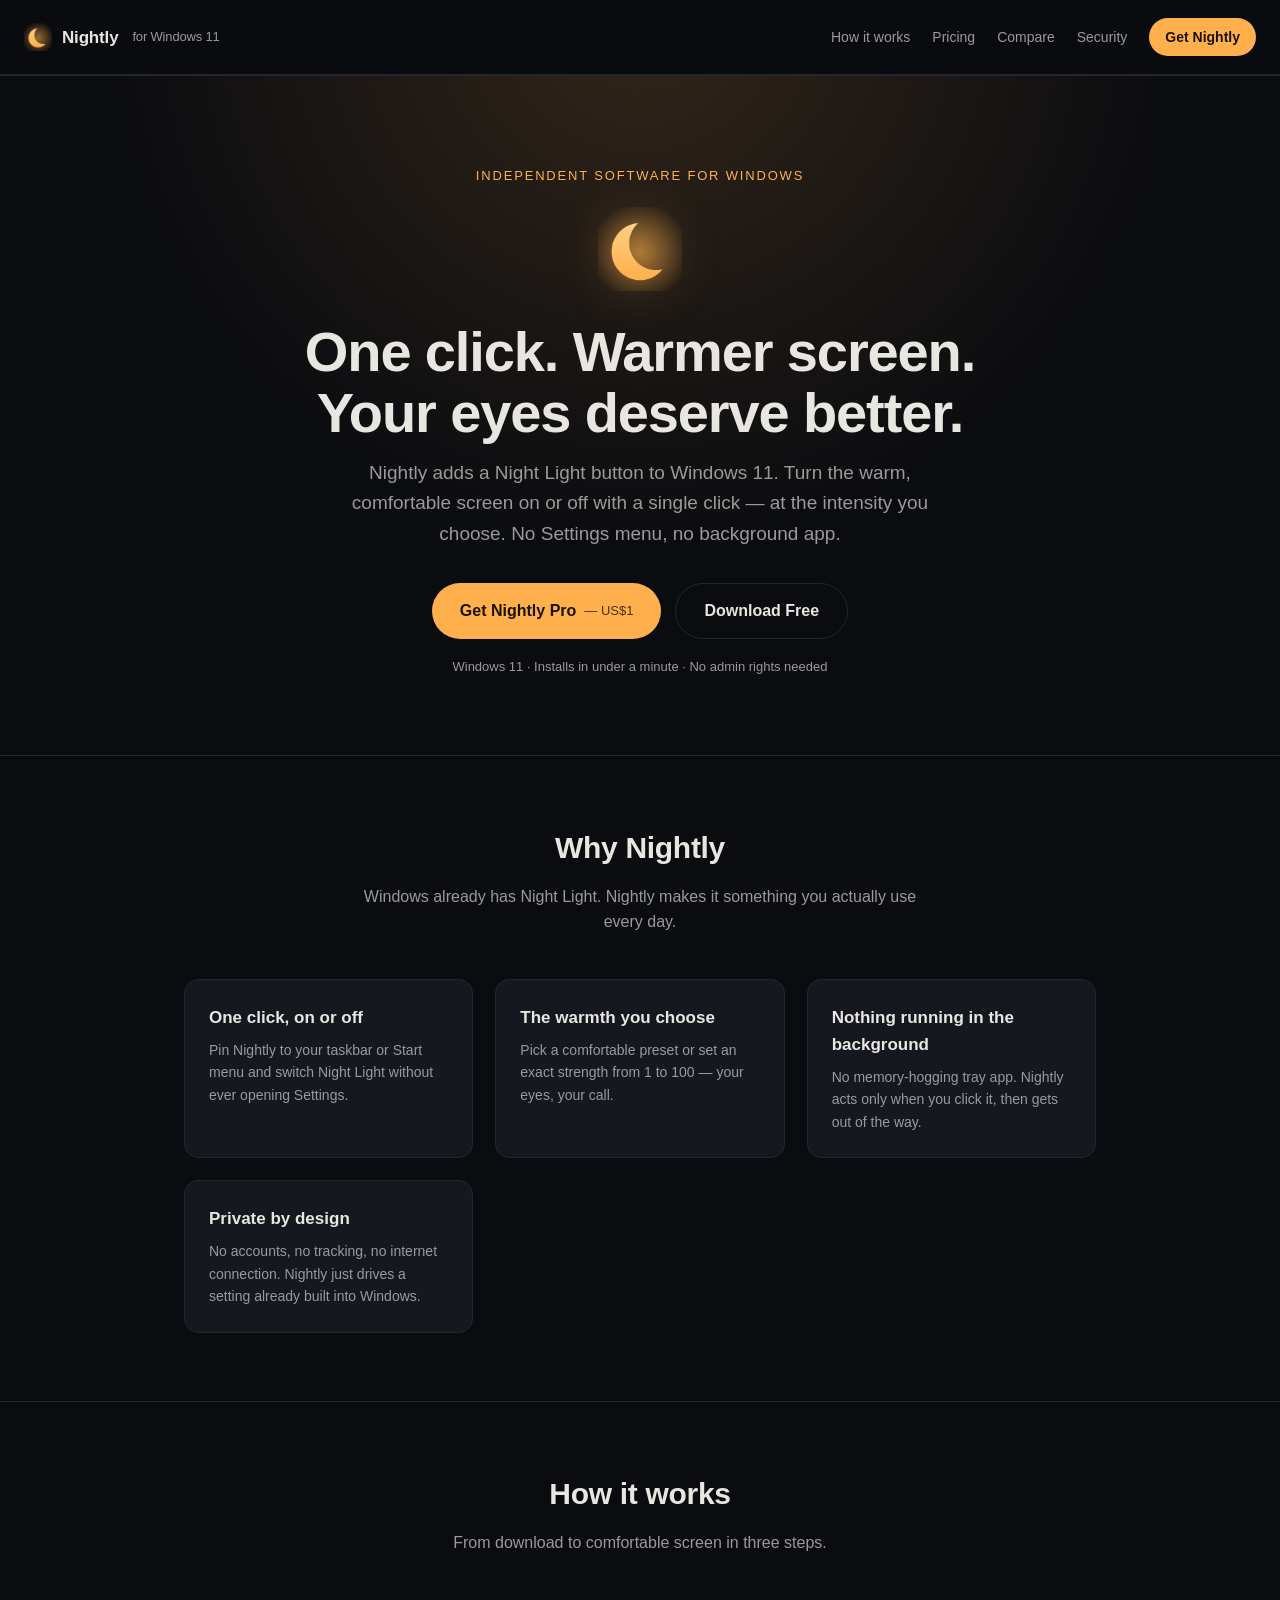
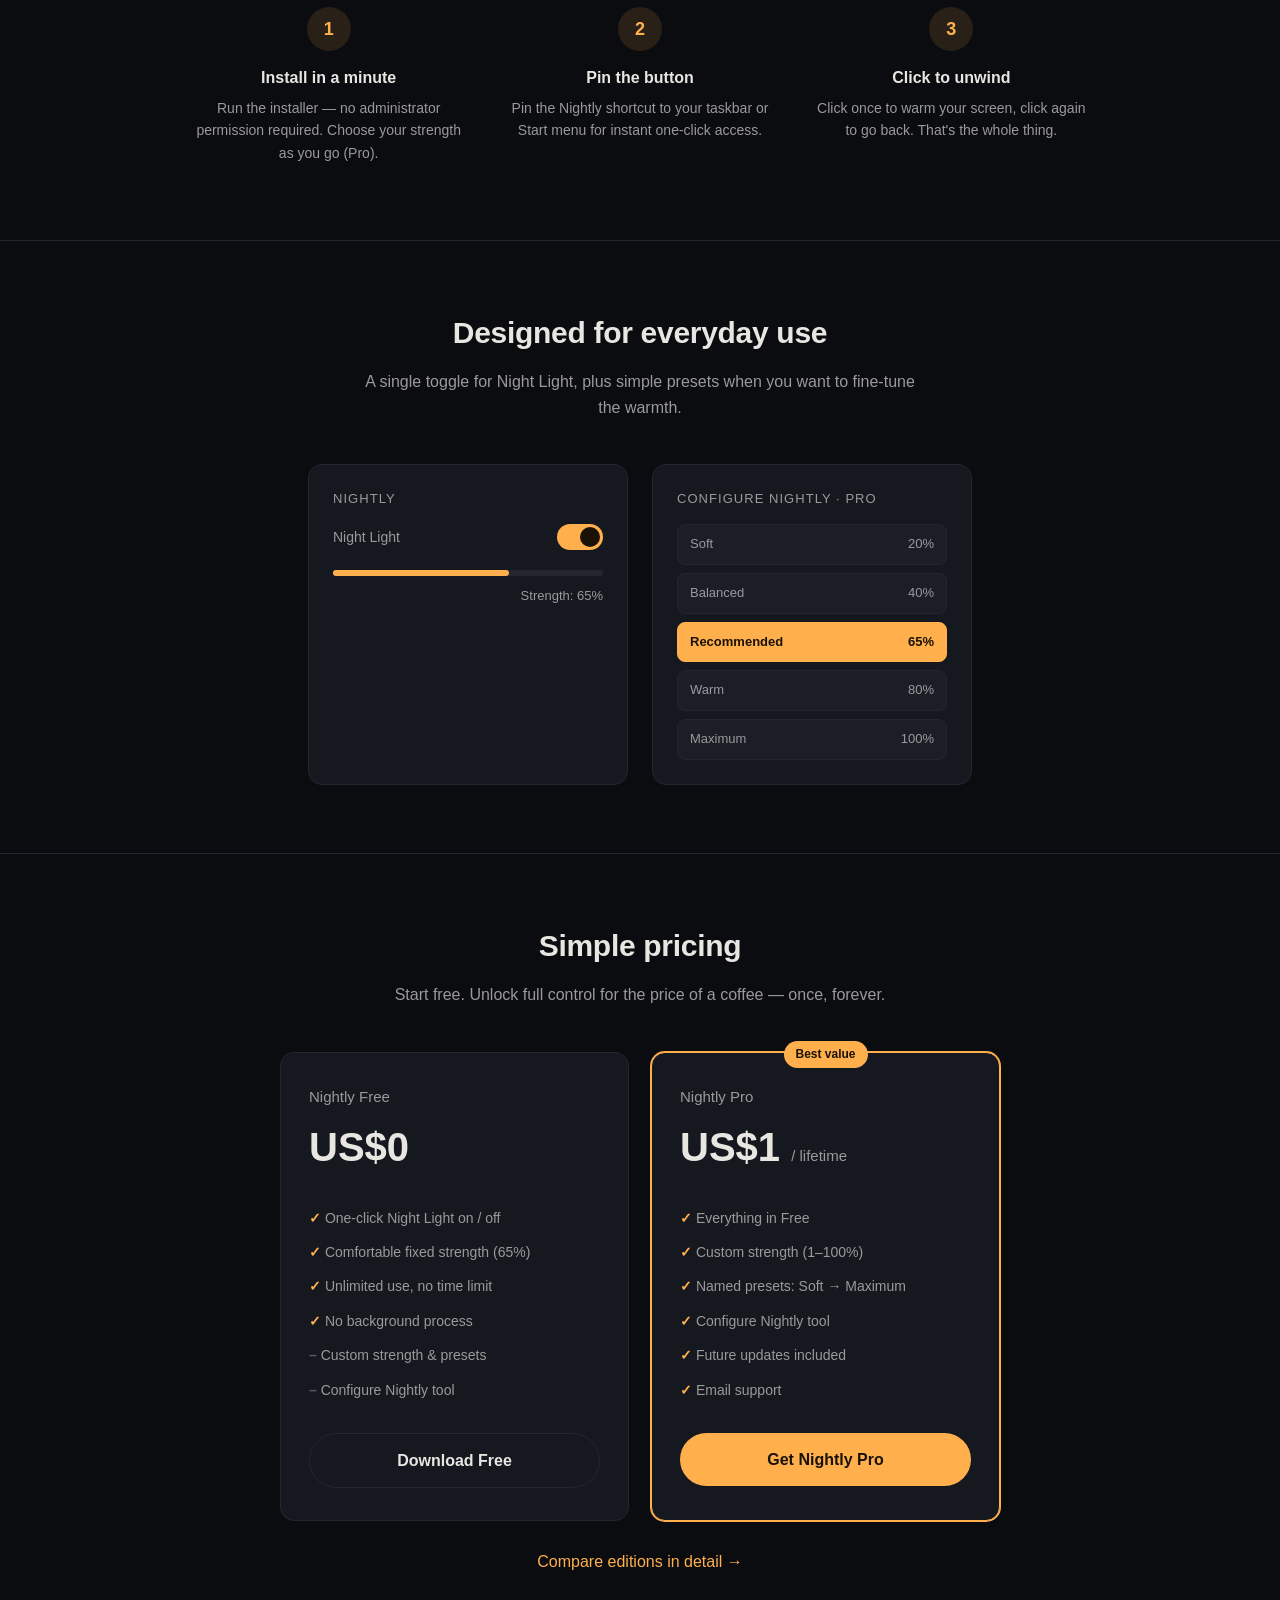
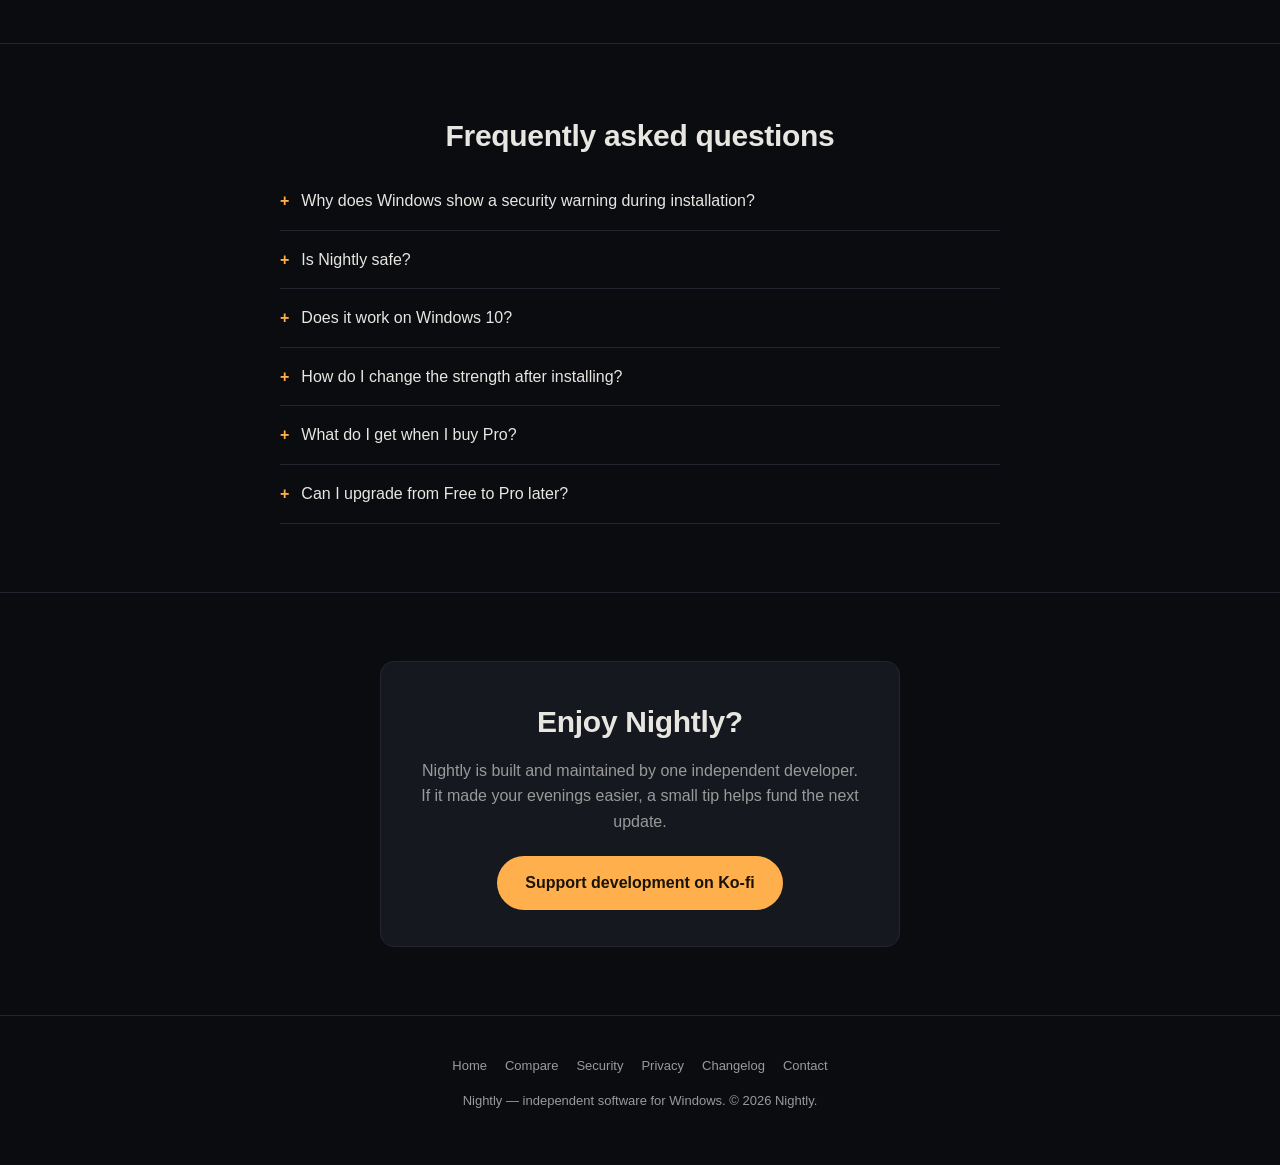
==== index.html @ 15159756 "Wire Free download button to GitHub Release URL" ====
<!DOCTYPE html>
<html lang="en">
<head>
<meta charset="UTF-8">
<meta name="viewport" content="width=device-width, initial-scale=1.0">
<title>Nightly — One Click Night Light for Windows 11</title>
<meta name="description" content="Nightly is independent software that adds a one-click Night Light button to Windows 11. Turn Night Light on and off at the warmth you choose — no Settings menu, no background app.">
<link rel="icon" href="icon.png">
<link rel="stylesheet" href="style.css">
<!-- Cloudflare Web Analytics (cookieless) -->
<script defer src="https://static.cloudflareinsights.com/beacon.min.js" data-cf-beacon='{"token": "REPLACE_WITH_CLOUDFLARE_TOKEN"}'></script>
<!-- End Cloudflare Web Analytics -->
</head>
<body>

<header class="site">
  <div class="brand">
    <img src="icon.png" alt="">
    Nightly <span class="tag">for Windows 11</span>
  </div>
  <nav class="site">
    <a href="#how">How it works</a>
    <a href="#pricing">Pricing</a>
    <a href="compare.html">Compare</a>
    <a href="security.html">Security</a>
    <a href="#pricing" class="cta">Get Nightly</a>
  </nav>
</header>

<section class="hero">
  <div class="wrap">
    <div class="eyebrow">Independent software for Windows</div>
    <img class="icon" src="icon.png" alt="Nightly icon">
    <h1>One click. Warmer screen.<br>Your eyes deserve better.</h1>
    <p class="lead">Nightly adds a Night Light button to Windows 11. Turn the warm, comfortable screen on or off with a single click — at the intensity you choose. No Settings menu, no background app.</p>
    <div class="cta-row">
      <a class="btn" href="PAYHIP_URL_REPLACE">Get Nightly Pro <span class="price-tag">— US$1</span></a>
      <a class="btn secondary" href="https://github.com/fernandomatttar/nightly/releases/latest/download/Nightly-Free-Setup.exe">Download Free</a>
    </div>
    <p class="under">Windows 11 · Installs in under a minute · No admin rights needed</p>
  </div>
</section>

<section id="why">
  <div class="wrap">
    <h2>Why Nightly</h2>
    <p class="section-sub">Windows already has Night Light. Nightly makes it something you actually use every day.</p>
    <div class="features">
      <div class="feature">
        <h3>One click, on or off</h3>
        <p>Pin Nightly to your taskbar or Start menu and switch Night Light without ever opening Settings.</p>
      </div>
      <div class="feature">
        <h3>The warmth you choose</h3>
        <p>Pick a comfortable preset or set an exact strength from 1 to 100 — your eyes, your call.</p>
      </div>
      <div class="feature">
        <h3>Nothing running in the background</h3>
        <p>No memory-hogging tray app. Nightly acts only when you click it, then gets out of the way.</p>
      </div>
      <div class="feature">
        <h3>Private by design</h3>
        <p>No accounts, no tracking, no internet connection. Nightly just drives a setting already built into Windows.</p>
      </div>
    </div>
  </div>
</section>

<section id="how">
  <div class="wrap">
    <h2>How it works</h2>
    <p class="section-sub">From download to comfortable screen in three steps.</p>
    <div class="steps">
      <div class="step">
        <div class="num">1</div>
        <h3>Install in a minute</h3>
        <p>Run the installer — no administrator permission required. Choose your strength as you go (Pro).</p>
      </div>
      <div class="step">
        <div class="num">2</div>
        <h3>Pin the button</h3>
        <p>Pin the Nightly shortcut to your taskbar or Start menu for instant one-click access.</p>
      </div>
      <div class="step">
        <div class="num">3</div>
        <h3>Click to unwind</h3>
        <p>Click once to warm your screen, click again to go back. That's the whole thing.</p>
      </div>
    </div>
  </div>
</section>

<section id="demo">
  <div class="wrap">
    <h2>Designed for everyday use</h2>
    <p class="section-sub">A single toggle for Night Light, plus simple presets when you want to fine-tune the warmth.</p>
    <div class="demo">
      <div class="mock">
        <div class="mtitle">Nightly</div>
        <div class="row">
          <span class="label">Night Light</span>
          <span class="switch"></span>
        </div>
        <div class="bar-track"><div class="bar-fill" style="width:65%"></div></div>
        <div class="pct">Strength: 65%</div>
      </div>
      <div class="mock">
        <div class="mtitle">Configure Nightly · Pro</div>
        <div class="presets">
          <div class="preset"><span>Soft</span><span>20%</span></div>
          <div class="preset"><span>Balanced</span><span>40%</span></div>
          <div class="preset active"><span>Recommended</span><span>65%</span></div>
          <div class="preset"><span>Warm</span><span>80%</span></div>
          <div class="preset"><span>Maximum</span><span>100%</span></div>
        </div>
      </div>
    </div>
  </div>
</section>

<section id="pricing">
  <div class="wrap">
    <h2>Simple pricing</h2>
    <p class="section-sub">Start free. Unlock full control for the price of a coffee — once, forever.</p>
    <div class="pricing">
      <div class="plan">
        <div class="name">Nightly Free</div>
        <div class="price">US$0</div>
        <ul>
          <li>One-click Night Light on / off</li>
          <li>Comfortable fixed strength (65%)</li>
          <li>Unlimited use, no time limit</li>
          <li>No background process</li>
          <li class="muted">Custom strength &amp; presets</li>
          <li class="muted">Configure Nightly tool</li>
        </ul>
        <a class="btn secondary" href="https://github.com/fernandomatttar/nightly/releases/latest/download/Nightly-Free-Setup.exe">Download Free</a>
      </div>
      <div class="plan featured">
        <div class="badge">Best value</div>
        <div class="name">Nightly Pro</div>
        <div class="price">US$1 <small>/ lifetime</small></div>
        <ul>
          <li>Everything in Free</li>
          <li>Custom strength (1–100%)</li>
          <li>Named presets: Soft → Maximum</li>
          <li>Configure Nightly tool</li>
          <li>Future updates included</li>
          <li>Email support</li>
        </ul>
        <a class="btn" href="PAYHIP_URL_REPLACE">Get Nightly Pro</a>
      </div>
    </div>
    <div class="compare-link"><a href="compare.html">Compare editions in detail →</a></div>
  </div>
</section>

<section id="faq">
  <div class="wrap">
    <h2>Frequently asked questions</h2>
    <div class="faq">
      <details>
        <summary>Why does Windows show a security warning during installation?</summary>
        <p>That blue "Windows protected your PC" screen is Windows SmartScreen. It appears for new independent software that hasn't built up a download reputation yet — it is not a virus warning. Click "More info", then "Run anyway" to continue. See our <a href="security.html">Security page</a> for the full explanation.</p>
      </details>
      <details>
        <summary>Is Nightly safe?</summary>
        <p>Yes. Nightly only automates the Night Light control already built into Windows. It collects no data, connects to no servers, and runs no background process.</p>
      </details>
      <details>
        <summary>Does it work on Windows 10?</summary>
        <p>No. Nightly relies on the Windows 11 Night Light interface (build 25H2 / 26200 or newer).</p>
      </details>
      <details>
        <summary>How do I change the strength after installing?</summary>
        <p>With Nightly Pro, open "Configure Nightly" from the Start menu, pick a preset or enter a custom value, and save. No reinstall needed. Nightly Free uses a fixed 65%.</p>
      </details>
      <details>
        <summary>What do I get when I buy Pro?</summary>
        <p>A download of <strong>Nightly-Pro-v1.0.0.zip</strong> containing the Pro installer plus the Installation Guide, Security Guide, License, and Changelog — delivered right after checkout.</p>
      </details>
      <details>
        <summary>Can I upgrade from Free to Pro later?</summary>
        <p>Absolutely. Install Pro over your Free copy any time — your existing settings are kept.</p>
      </details>
    </div>
  </div>
</section>

<section id="donate" class="donate">
  <div class="wrap">
    <div class="card">
      <h2>Enjoy Nightly?</h2>
      <p>Nightly is built and maintained by one independent developer. If it made your evenings easier, a small tip helps fund the next update.</p>
      <a class="btn" href="KOFI_URL_REPLACE">Support development on Ko-fi</a>
    </div>
  </div>
</section>

<footer class="site">
  <div class="wrap">
    <div class="links">
      <a href="index.html">Home</a>
      <a href="compare.html">Compare</a>
      <a href="security.html">Security</a>
      <a href="privacy.html">Privacy</a>
      <a href="changelog.html">Changelog</a>
      <a href="mailto:CONTACT_EMAIL_REPLACE">Contact</a>
    </div>
    <p>Nightly — independent software for Windows. &copy; 2026 Nightly.</p>
  </div>
</footer>

</body>
</html>
---- style.css ----
:root {
  --bg: #0b0c10;
  --bg-alt: #0e1016;
  --card: #16181f;
  --card-2: #1b1e27;
  --border: #23262f;
  --text: #e8e6e1;
  --text-dim: #9a9a9a;
  --accent: #ffb04d;
  --accent-2: #ffd082;
  --accent-ink: #1a1206;
  --good: #6bd08a;
  --radius: 14px;
  --max: 960px;
}

* { box-sizing: border-box; }
html { scroll-behavior: smooth; }

body {
  margin: 0;
  background: var(--bg);
  color: var(--text);
  font-family: -apple-system, "Segoe UI", Inter, Roboto, sans-serif;
  line-height: 1.6;
}

a { color: var(--accent); text-decoration: none; }
a:hover { text-decoration: underline; }

.wrap { max-width: var(--max); margin: 0 auto; padding: 0 24px; }

/* Header */
header.site {
  display: flex; align-items: center; justify-content: space-between;
  padding: 18px 24px; border-bottom: 1px solid var(--border);
  position: sticky; top: 0; background: rgba(11,12,16,0.85);
  backdrop-filter: blur(8px); z-index: 10;
}
.brand { display: flex; align-items: center; gap: 10px; font-weight: 700; font-size: 17px; letter-spacing: -0.01em; }
.brand img { width: 28px; height: 28px; }
.brand .tag { color: var(--text-dim); font-weight: 400; font-size: 13px; margin-left: 4px; }
nav.site { display: flex; align-items: center; gap: 22px; }
nav.site a { color: var(--text-dim); font-size: 14px; }
nav.site a:hover { color: var(--text); text-decoration: none; }
nav.site a.cta { color: var(--accent-ink); background: var(--accent); padding: 8px 16px; border-radius: 999px; font-weight: 600; }
nav.site a.cta:hover { background: var(--accent-2); }

/* Hero */
.hero {
  padding: 90px 24px 64px; text-align: center;
  background: radial-gradient(circle at 50% -10%, rgba(255,176,77,0.16), transparent 55%);
}
.hero .eyebrow { color: var(--accent); font-size: 13px; letter-spacing: 0.14em; text-transform: uppercase; margin-bottom: 20px; }
.hero img.icon { width: 84px; height: 84px; margin-bottom: 22px; filter: drop-shadow(0 0 24px rgba(255,176,77,0.35)); }
.hero h1 { font-size: clamp(34px, 5.2vw, 56px); margin: 0 0 14px; letter-spacing: -0.02em; line-height: 1.1; }
.hero .lead { color: var(--text-dim); font-size: 19px; max-width: 600px; margin: 0 auto 34px; }
.hero .cta-row { display: flex; gap: 14px; justify-content: center; flex-wrap: wrap; }
.hero .under { margin-top: 18px; color: var(--text-dim); font-size: 13px; }

/* Buttons */
.btn {
  display: inline-flex; align-items: center; gap: 8px;
  background: var(--accent); color: var(--accent-ink); font-weight: 600;
  padding: 14px 28px; border-radius: 999px; font-size: 16px; border: none; cursor: pointer;
}
.btn:hover { background: var(--accent-2); text-decoration: none; }
.btn.secondary { background: transparent; color: var(--text); border: 1px solid var(--border); }
.btn.secondary:hover { border-color: var(--accent); background: transparent; }
.btn.small { padding: 10px 20px; font-size: 14px; }
.price-tag { font-size: 13px; opacity: 0.8; font-weight: 500; }

/* Sections */
section { padding: 68px 24px; border-top: 1px solid var(--border); }
section h2 { font-size: 30px; margin: 0 0 12px; text-align: center; letter-spacing: -0.01em; }
section .section-sub { text-align: center; color: var(--text-dim); max-width: 560px; margin: 0 auto 44px; }

/* Feature grid */
.features { display: grid; grid-template-columns: repeat(auto-fit, minmax(230px, 1fr)); gap: 22px; }
.feature { background: var(--card); border: 1px solid var(--border); border-radius: var(--radius); padding: 24px; }
.feature h3 { margin: 0 0 8px; font-size: 17px; }
.feature p { margin: 0; color: var(--text-dim); font-size: 14px; }

/* Steps */
.steps { display: grid; grid-template-columns: repeat(auto-fit, minmax(220px, 1fr)); gap: 22px; }
.step { text-align: center; padding: 8px; }
.step .num { width: 44px; height: 44px; border-radius: 50%; background: rgba(255,176,77,0.12); color: var(--accent); font-weight: 700; display: flex; align-items: center; justify-content: center; margin: 0 auto 14px; font-size: 18px; }
.step h3 { margin: 0 0 6px; font-size: 16px; }
.step p { margin: 0; color: var(--text-dim); font-size: 14px; }

/* Mockups (CSS/SVG demo) */
.demo { display: flex; gap: 24px; justify-content: center; flex-wrap: wrap; margin-top: 8px; }
.mock { width: 320px; background: var(--card); border: 1px solid var(--border); border-radius: var(--radius); padding: 24px; text-align: left; }
.mock .row { display: flex; align-items: center; justify-content: space-between; }
.mock .label { font-size: 14px; color: var(--text-dim); }
.mock .switch { width: 46px; height: 26px; border-radius: 999px; background: var(--accent); position: relative; flex-shrink: 0; }
.mock .switch.off { background: var(--border); }
.mock .switch::after { content: ""; position: absolute; top: 3px; right: 3px; width: 20px; height: 20px; border-radius: 50%; background: var(--accent-ink); }
.mock .switch.off::after { right: auto; left: 3px; background: #6a6a6a; }
.mock .bar-track { margin-top: 20px; height: 6px; border-radius: 999px; background: var(--border); position: relative; }
.mock .bar-fill { position: absolute; left: 0; top: 0; bottom: 0; border-radius: 999px; background: var(--accent); }
.mock .pct { margin-top: 10px; font-size: 13px; color: var(--text-dim); text-align: right; }
.mock .presets { display: flex; flex-direction: column; gap: 8px; margin-top: 6px; }
.mock .preset { display: flex; justify-content: space-between; padding: 9px 12px; border-radius: 8px; background: var(--card-2); border: 1px solid var(--border); font-size: 13px; color: var(--text-dim); }
.mock .preset.active { background: var(--accent); color: var(--accent-ink); border-color: var(--accent); font-weight: 600; }
.mock .mtitle { font-size: 13px; color: var(--text-dim); margin-bottom: 14px; text-transform: uppercase; letter-spacing: 0.08em; }

/* Pricing */
.pricing { display: grid; grid-template-columns: repeat(auto-fit, minmax(260px, 1fr)); gap: 22px; max-width: 720px; margin: 0 auto; }
.plan { background: var(--card); border: 1px solid var(--border); border-radius: var(--radius); padding: 32px 28px; position: relative; }
.plan.featured { border-color: var(--accent); box-shadow: 0 0 0 1px var(--accent); }
.plan .badge { position: absolute; top: -12px; left: 50%; transform: translateX(-50%); background: var(--accent); color: var(--accent-ink); font-size: 12px; font-weight: 700; padding: 4px 12px; border-radius: 999px; }
.plan .name { font-size: 15px; color: var(--text-dim); }
.plan .price { font-size: 40px; font-weight: 700; margin: 6px 0 2px; }
.plan .price small { font-size: 15px; color: var(--text-dim); font-weight: 400; }
.plan ul { list-style: none; padding: 0; margin: 22px 0 26px; }
.plan li { padding: 6px 0; color: var(--text-dim); font-size: 14px; }
.plan li::before { content: "\2713  "; color: var(--accent); font-weight: 700; }
.plan li.muted::before { content: "\2013  "; color: #55585f; }
.plan .btn { width: 100%; justify-content: center; }
.compare-link { text-align: center; margin-top: 28px; }

/* Comparison table */
.table-wrap { overflow-x: auto; }
table.compare { width: 100%; border-collapse: collapse; max-width: 760px; margin: 0 auto; font-size: 15px; }
table.compare th, table.compare td { padding: 14px 16px; border-bottom: 1px solid var(--border); text-align: left; }
table.compare thead th { color: var(--text); font-size: 15px; }
table.compare th.col { text-align: center; width: 130px; }
table.compare td.col { text-align: center; }
table.compare td.feat { color: var(--text-dim); }
table.compare .yes { color: var(--good); font-weight: 700; }
table.compare .no { color: #55585f; }
table.compare tbody tr:hover { background: var(--card); }

/* Security page */
.trust { display: grid; grid-template-columns: repeat(auto-fit, minmax(240px, 1fr)); gap: 22px; }
.trust .item { background: var(--card); border: 1px solid var(--border); border-radius: var(--radius); padding: 22px; }
.trust .item h3 { margin: 0 0 8px; font-size: 16px; }
.trust .item p { margin: 0; color: var(--text-dim); font-size: 14px; }
.checklist { max-width: 640px; margin: 0 auto; list-style: none; padding: 0; }
.checklist li { padding: 12px 0 12px 34px; position: relative; border-bottom: 1px solid var(--border); color: var(--text-dim); }
.checklist li::before { content: "\2713"; position: absolute; left: 4px; top: 12px; color: var(--good); font-weight: 700; }
.notice { max-width: 640px; margin: 32px auto 0; background: var(--card); border: 1px solid var(--border); border-left: 3px solid var(--accent); border-radius: 10px; padding: 18px 22px; color: var(--text-dim); font-size: 14px; }

/* FAQ */
.faq { max-width: 720px; margin: 0 auto; }
.faq details { border-bottom: 1px solid var(--border); padding: 16px 0; }
.faq summary { cursor: pointer; font-weight: 500; list-style: none; }
.faq summary::marker { display: none; }
.faq summary::before { content: "+"; color: var(--accent); margin-right: 12px; font-weight: 700; }
.faq details[open] summary::before { content: "\2013"; }
.faq p { color: var(--text-dim); margin: 12px 0 0 24px; font-size: 15px; }

/* Donate */
.donate { text-align: center; }
.donate .card { max-width: 520px; margin: 0 auto; background: var(--card); border: 1px solid var(--border); border-radius: var(--radius); padding: 36px; }
.donate p { color: var(--text-dim); margin: 0 0 22px; }

/* Sub-page hero */
.page-head { padding: 64px 24px 8px; text-align: center; }
.page-head h1 { font-size: clamp(30px, 4vw, 42px); margin: 0 0 10px; letter-spacing: -0.02em; }
.page-head p { color: var(--text-dim); max-width: 600px; margin: 0 auto; }
.prose { max-width: 720px; margin: 0 auto; }
.prose h2 { text-align: left; font-size: 22px; margin: 36px 0 10px; }
.prose p, .prose li { color: var(--text-dim); font-size: 15px; }

/* Mobile */
@media (max-width: 680px) {
  header.site { padding: 14px 18px; }
  .brand .tag { display: none; }
  nav.site { gap: 14px; }
  nav.site a:not(.cta) { display: none; }
  .hero { padding: 72px 20px 52px; }
  .hero h1 { font-size: 32px; }
  .hero .cta-row { flex-direction: column; align-items: stretch; }
  .hero .cta-row .btn { justify-content: center; }
  section { padding: 52px 20px; }
  .demo .mock { width: 100%; }
}

/* Footer */
footer.site { padding: 40px 24px; text-align: center; color: var(--text-dim); font-size: 13px; border-top: 1px solid var(--border); }
footer.site .links { display: flex; gap: 18px; justify-content: center; flex-wrap: wrap; margin-bottom: 14px; }
footer.site a { color: var(--text-dim); }
footer.site a:hover { color: var(--text); }
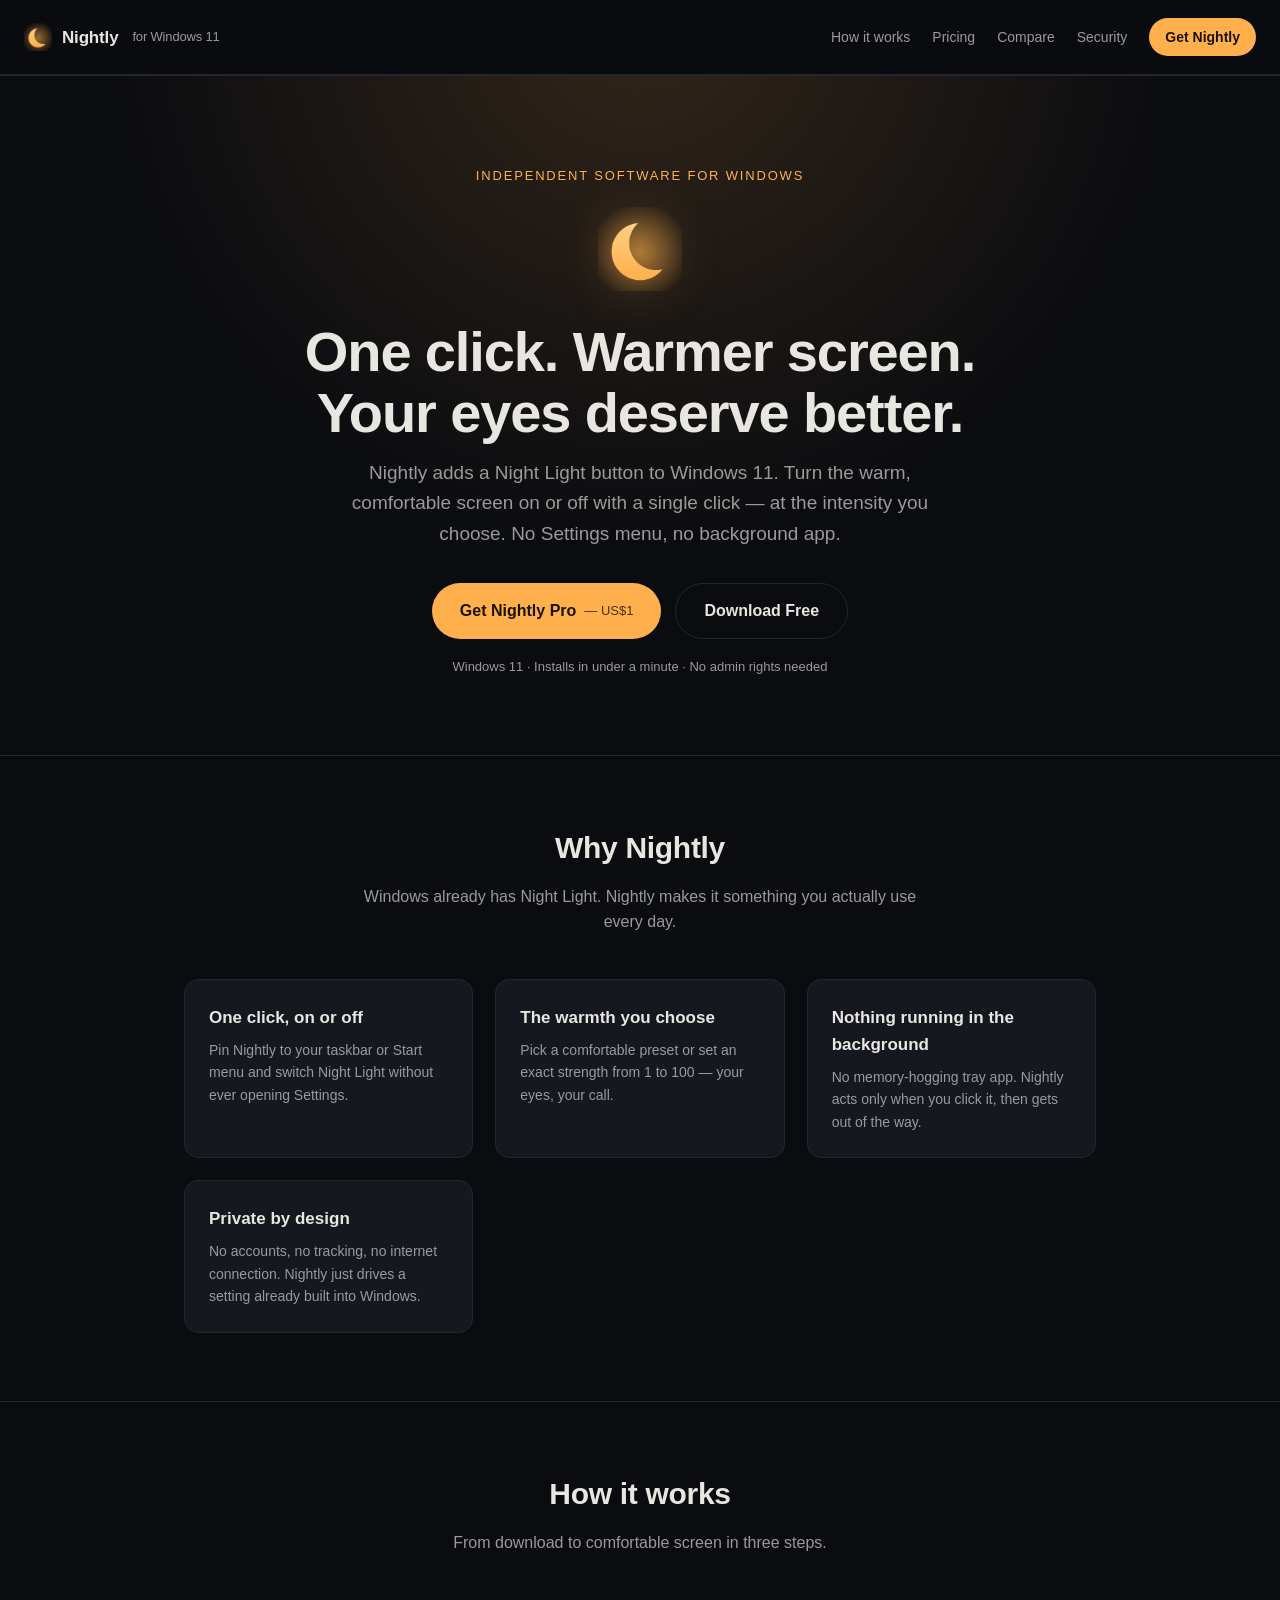
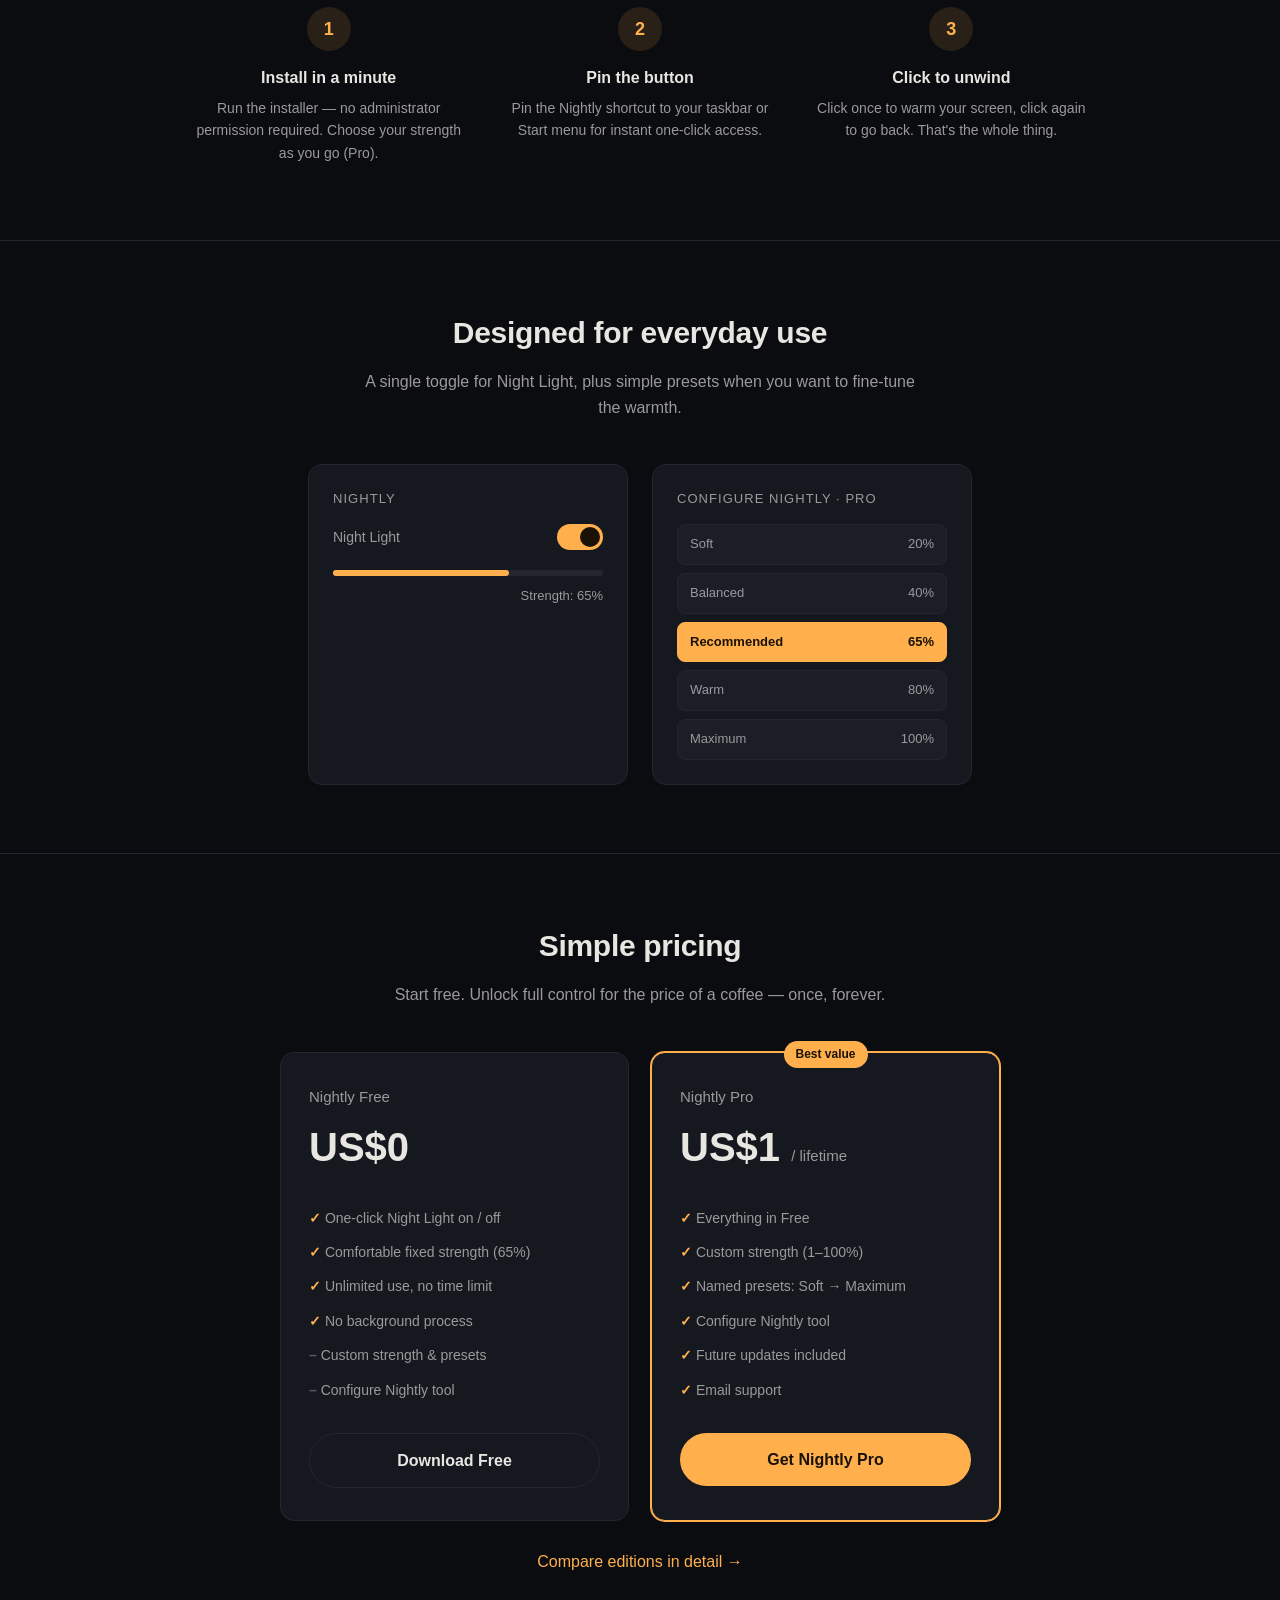
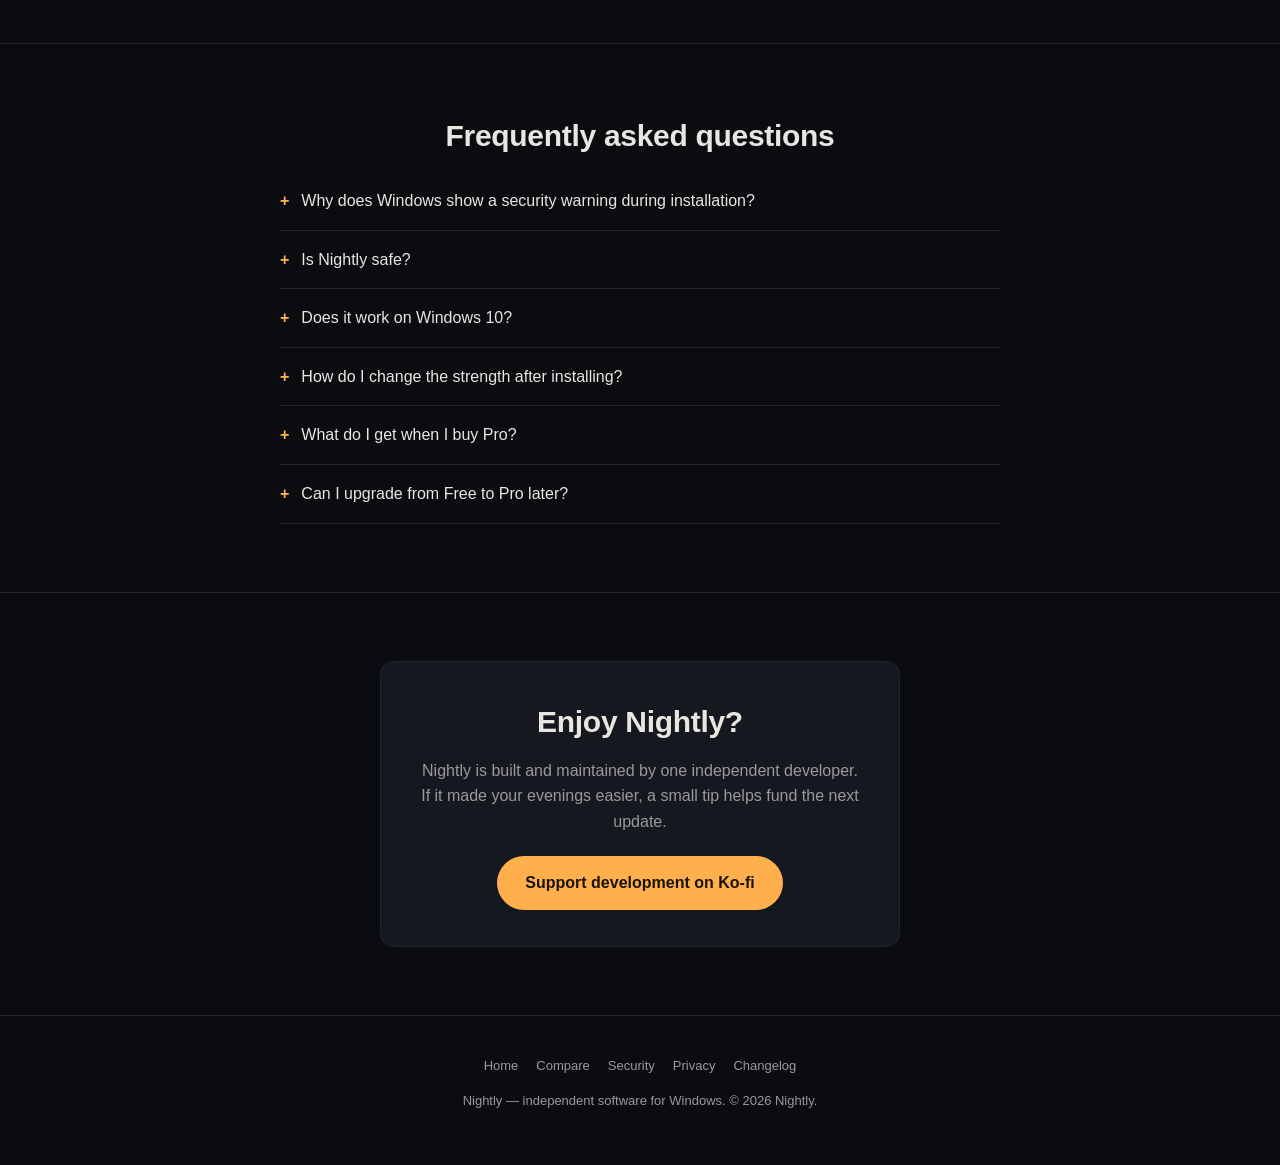
==== commit a06bbf72: "Wire live Payhip Pro checkout, remove Contact placeholder - Point all "Get Nightly Pro" buttons to t" ====
--- a/index.html
+++ b/index.html
@@ -34,7 +34,7 @@
     <h1>One click. Warmer screen.<br>Your eyes deserve better.</h1>
     <p class="lead">Nightly adds a Night Light button to Windows 11. Turn the warm, comfortable screen on or off with a single click — at the intensity you choose. No Settings menu, no background app.</p>
     <div class="cta-row">
-      <a class="btn" href="PAYHIP_URL_REPLACE">Get Nightly Pro <span class="price-tag">— US$1</span></a>
+      <a class="btn" href="https://payhip.com/b/InX7a">Get Nightly Pro <span class="price-tag">— US$1</span></a>
       <a class="btn secondary" href="https://github.com/fernandomatttar/nightly/releases/latest/download/Nightly-Free-Setup.exe">Download Free</a>
     </div>
     <p class="under">Windows 11 · Installs in under a minute · No admin rights needed</p>
@@ -148,7 +148,7 @@
           <li>Future updates included</li>
           <li>Email support</li>
         </ul>
-        <a class="btn" href="PAYHIP_URL_REPLACE">Get Nightly Pro</a>
+        <a class="btn" href="https://payhip.com/b/InX7a">Get Nightly Pro</a>
       </div>
     </div>
     <div class="compare-link"><a href="compare.html">Compare editions in detail →</a></div>
@@ -205,7 +205,6 @@
       <a href="security.html">Security</a>
       <a href="privacy.html">Privacy</a>
       <a href="changelog.html">Changelog</a>
-      <a href="mailto:CONTACT_EMAIL_REPLACE">Contact</a>
     </div>
     <p>Nightly — independent software for Windows. &copy; 2026 Nightly.</p>
   </div>
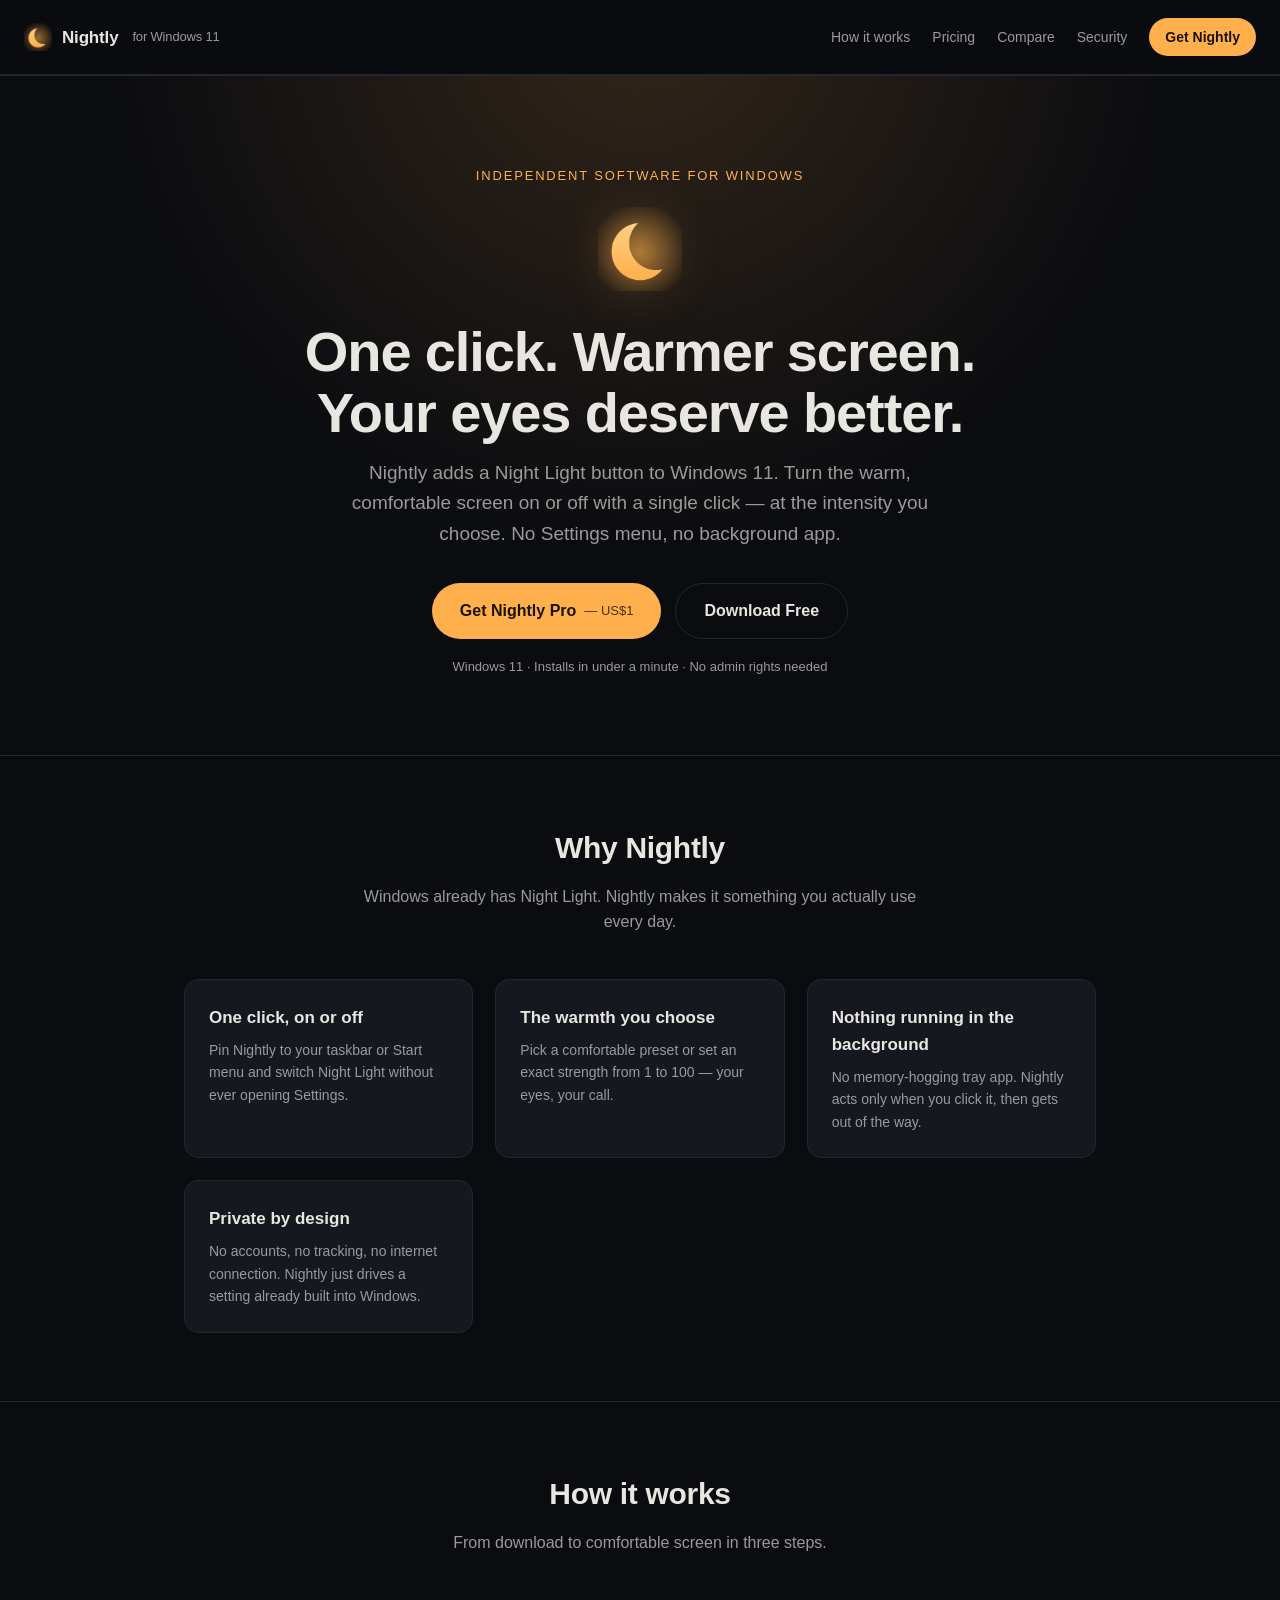
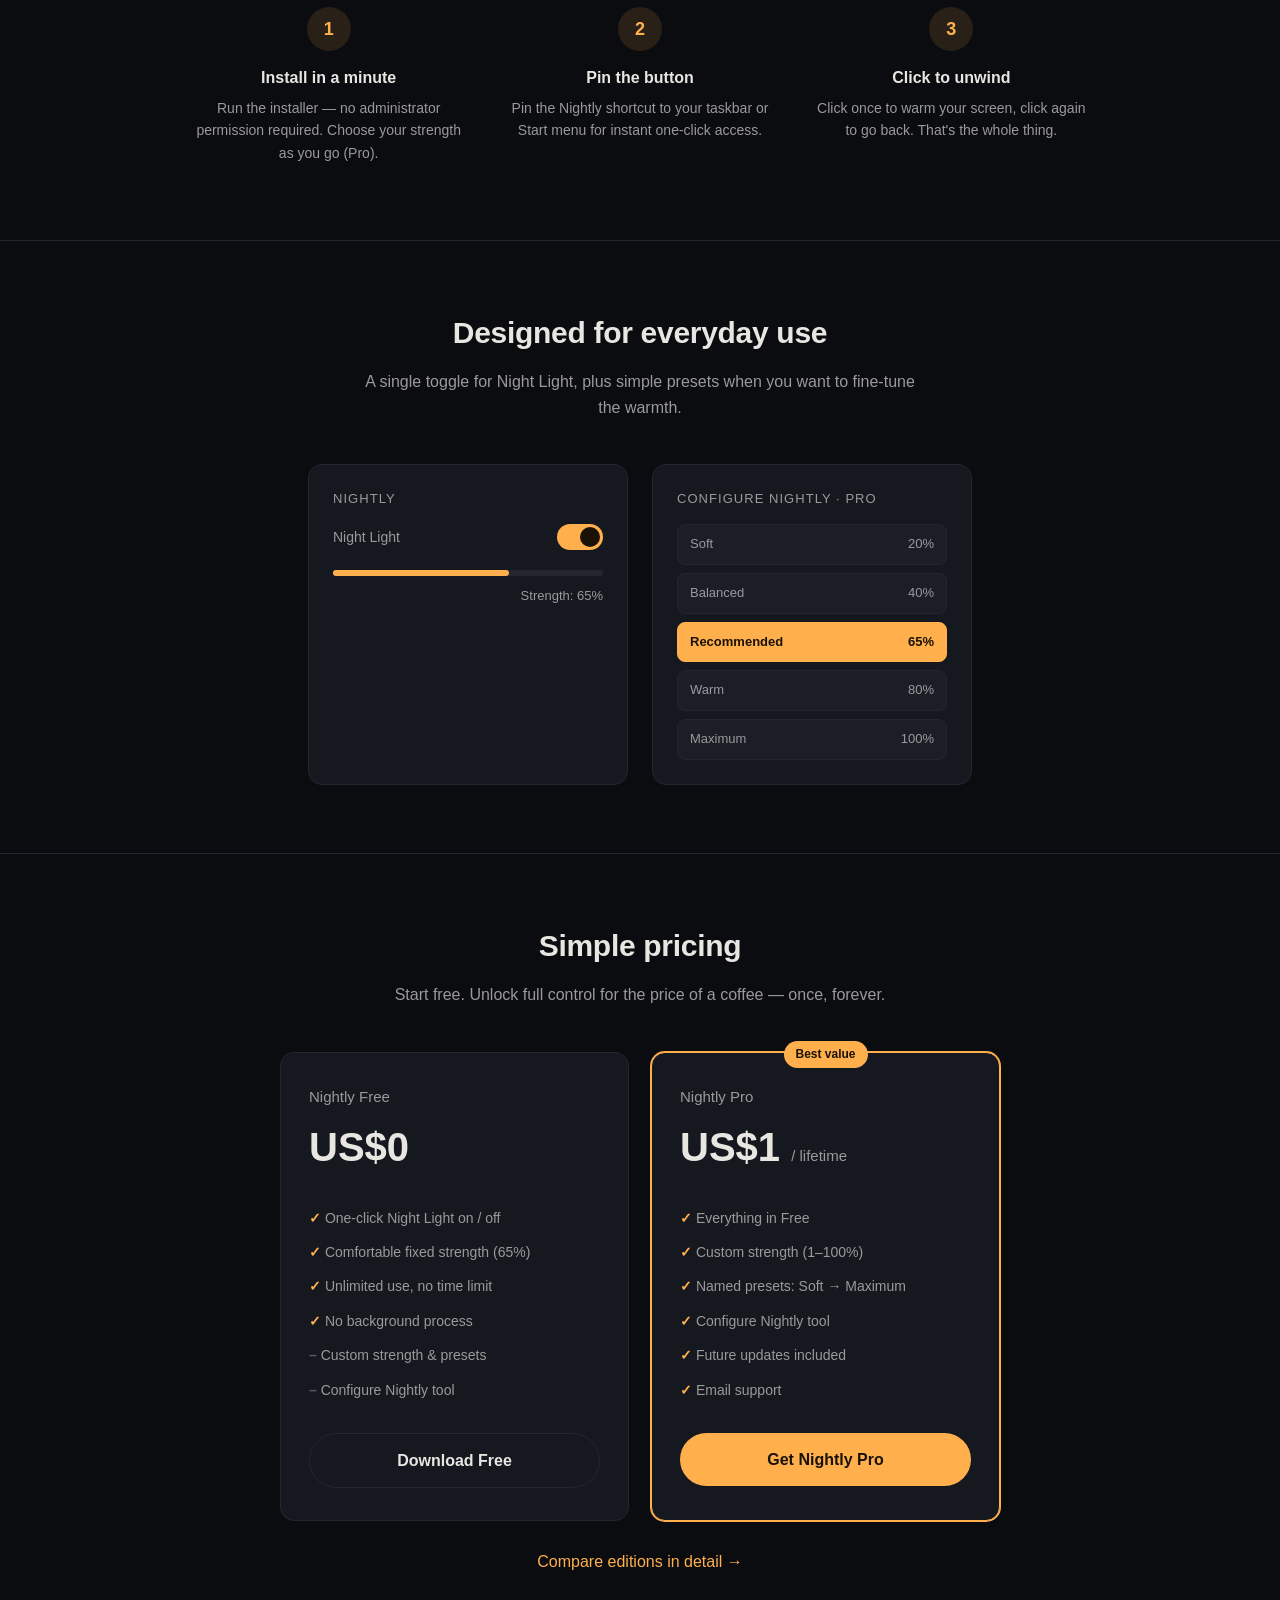
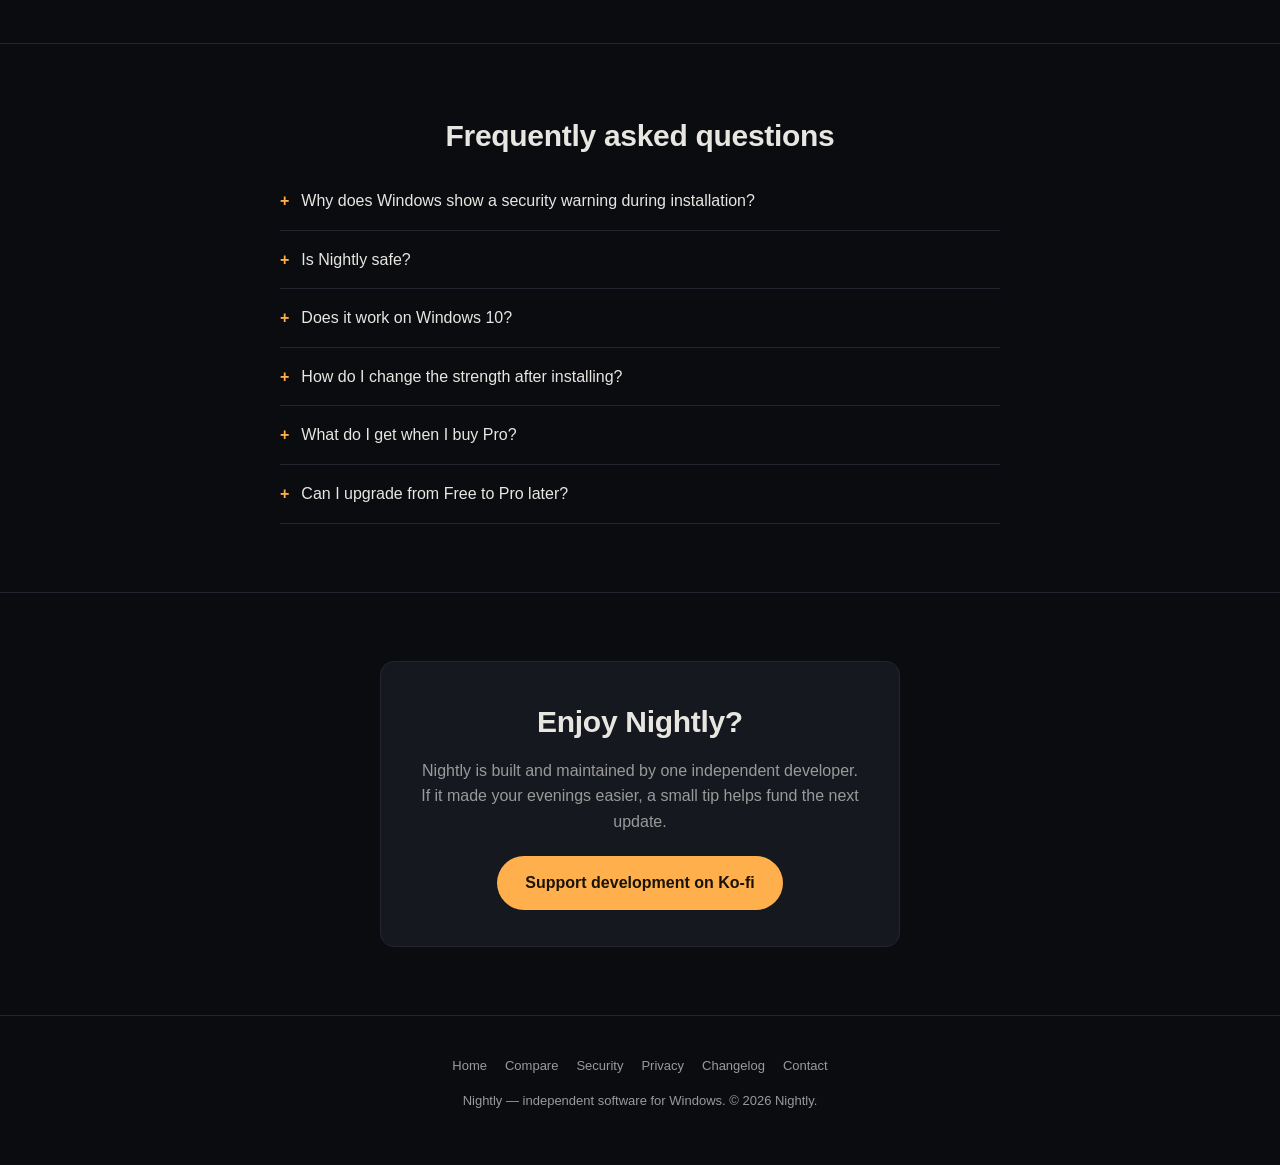
==== commit 3413d9af: "Add real support contact email to footer and privacy page" ====
--- a/index.html
+++ b/index.html
@@ -8,7 +8,7 @@
 <link rel="icon" href="icon.png">
 <link rel="stylesheet" href="style.css">
 <!-- Cloudflare Web Analytics (cookieless) -->
-<script defer src="https://static.cloudflareinsights.com/beacon.min.js" data-cf-beacon='{"token": "REPLACE_WITH_CLOUDFLARE_TOKEN"}'></script>
+<script defer src="https://static.cloudflareinsights.com/beacon.min.js" data-cf-beacon='{"token": "3af3d8d9196f428593e6d728d8dcc558"}'></script>
 <!-- End Cloudflare Web Analytics -->
 </head>
 <body>
@@ -192,7 +192,7 @@
     <div class="card">
       <h2>Enjoy Nightly?</h2>
       <p>Nightly is built and maintained by one independent developer. If it made your evenings easier, a small tip helps fund the next update.</p>
-      <a class="btn" href="KOFI_URL_REPLACE">Support development on Ko-fi</a>
+      <a class="btn" href="https://ko-fi.com/nightly_">Support development on Ko-fi</a>
     </div>
   </div>
 </section>
@@ -205,6 +205,7 @@
       <a href="security.html">Security</a>
       <a href="privacy.html">Privacy</a>
       <a href="changelog.html">Changelog</a>
+      <a href="mailto:fermmodenese@gmail.com">Contact</a>
     </div>
     <p>Nightly — independent software for Windows. &copy; 2026 Nightly.</p>
   </div>
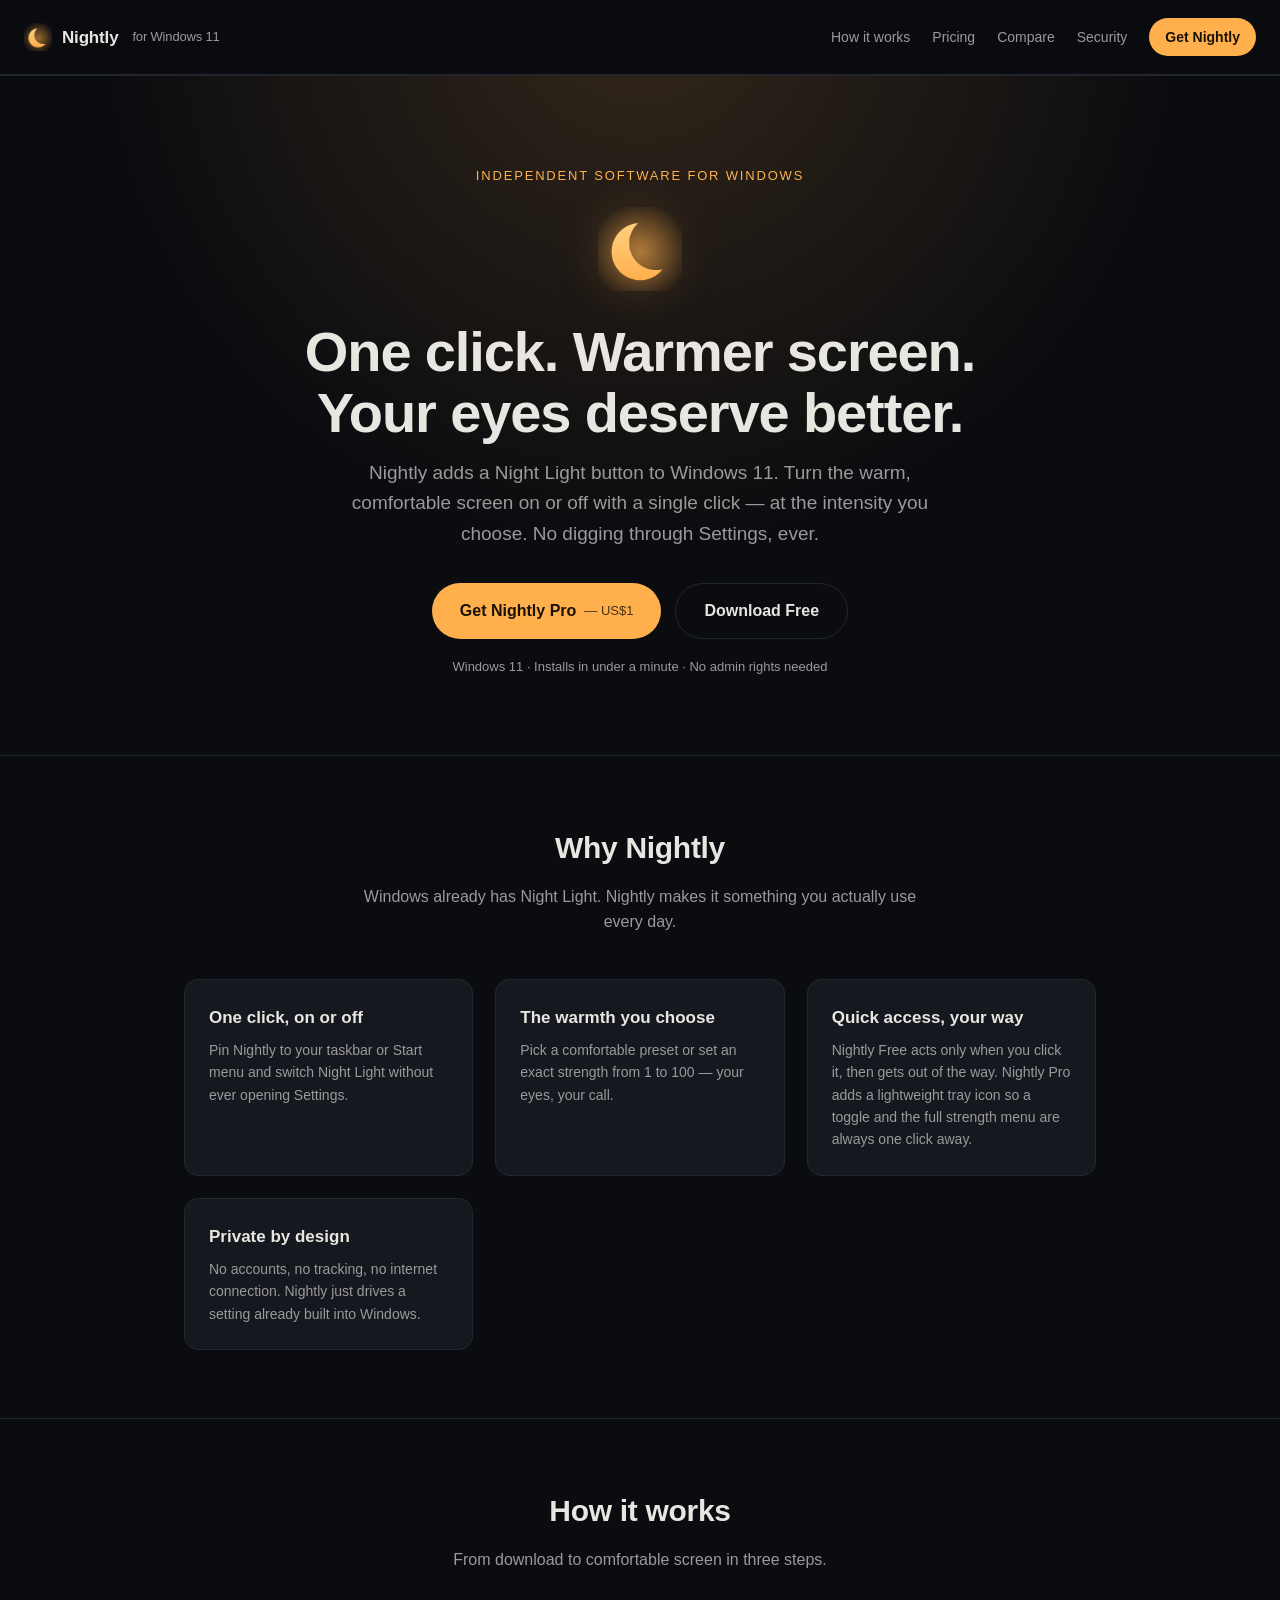
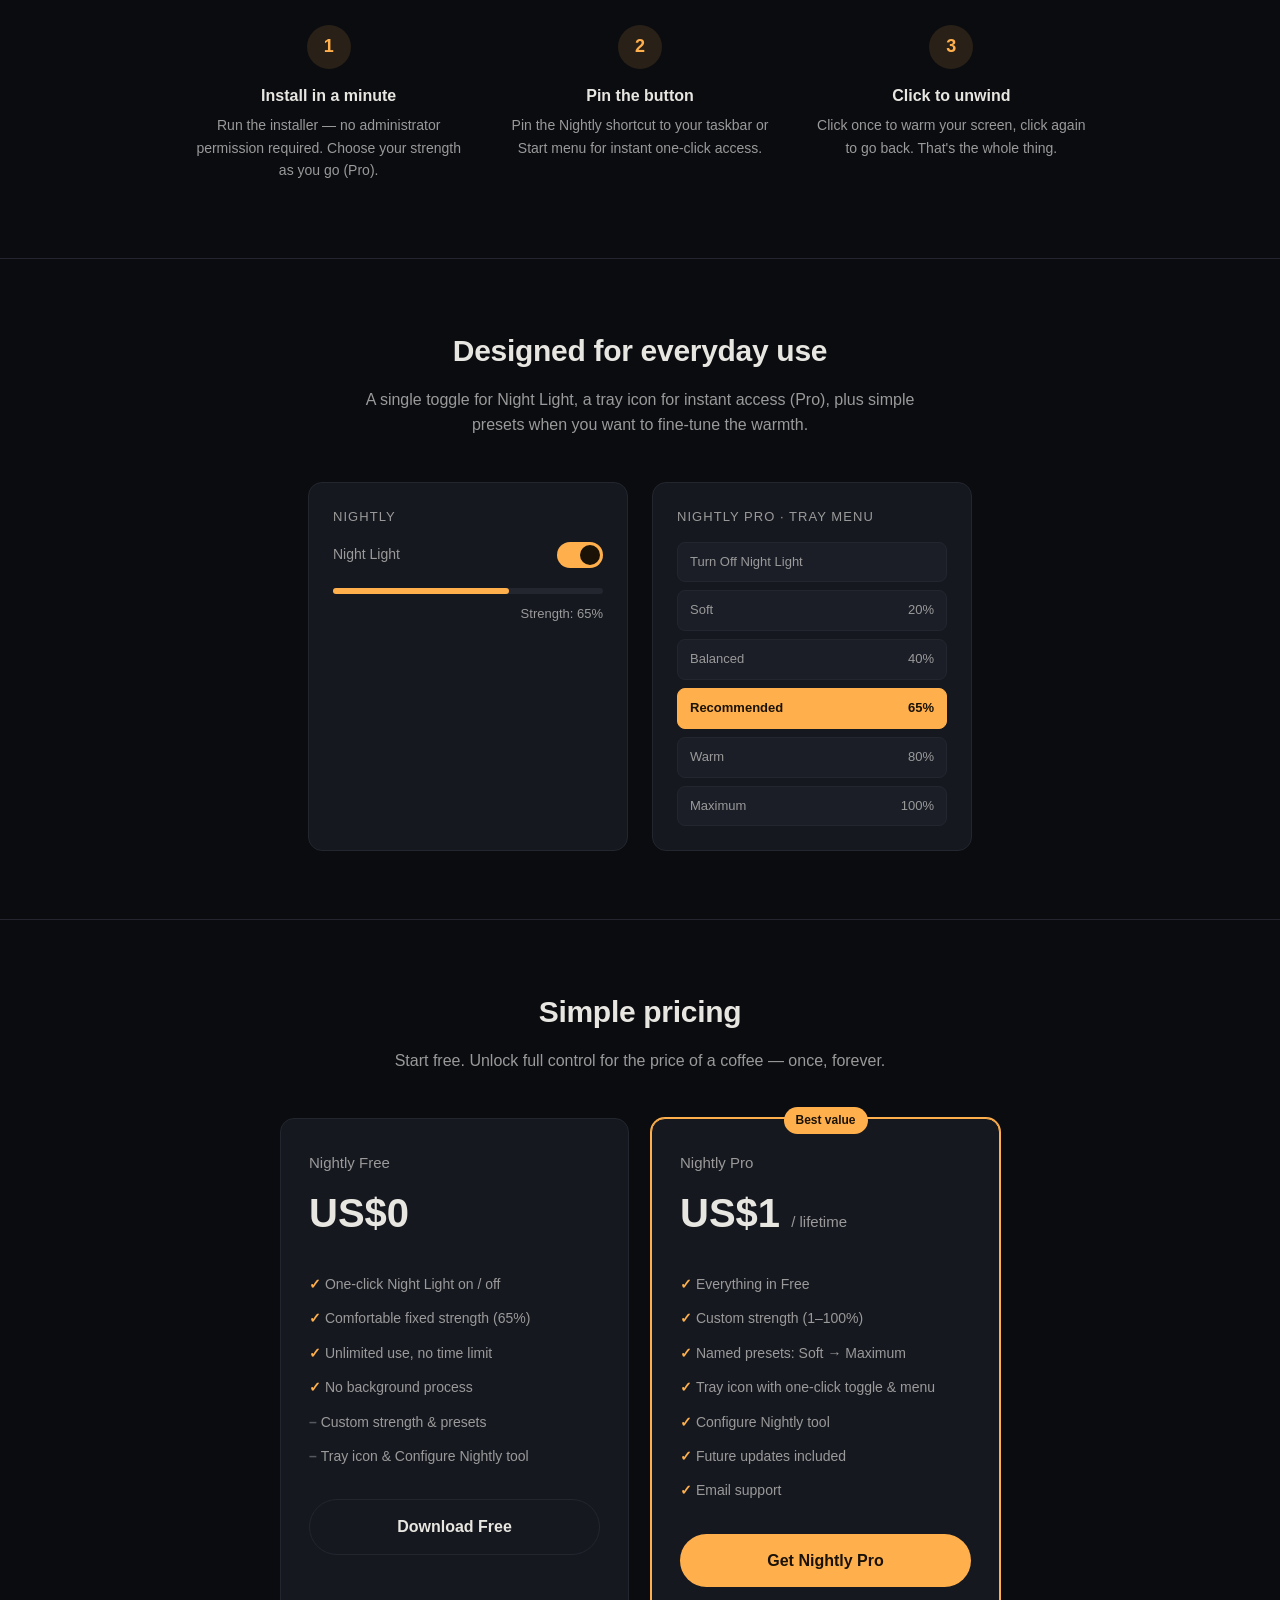
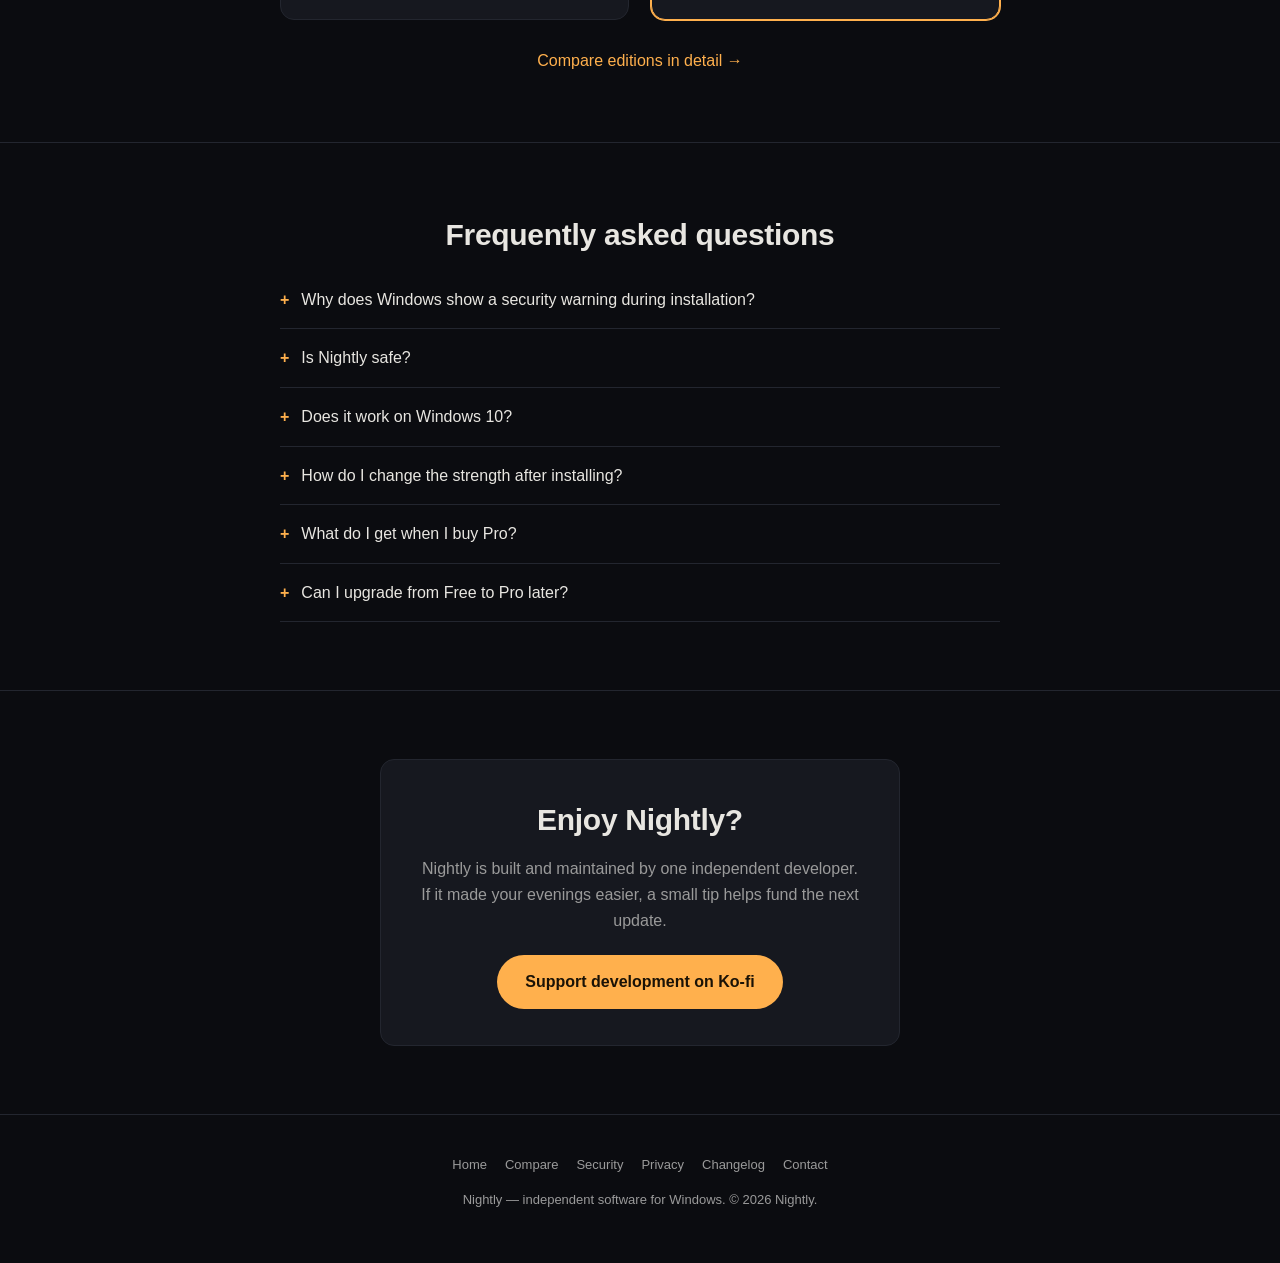
==== commit 6b352b7a: "Document Nightly Pro's new tray icon across the site Add the tray icon (hidden icons area, one-click" ====
--- a/index.html
+++ b/index.html
@@ -4,7 +4,7 @@
 <meta charset="UTF-8">
 <meta name="viewport" content="width=device-width, initial-scale=1.0">
 <title>Nightly — One Click Night Light for Windows 11</title>
-<meta name="description" content="Nightly is independent software that adds a one-click Night Light button to Windows 11. Turn Night Light on and off at the warmth you choose — no Settings menu, no background app.">
+<meta name="description" content="Nightly is independent software that adds a one-click Night Light button to Windows 11. Turn Night Light on and off at the warmth you choose — no digging through Settings, ever.">
 <link rel="icon" href="icon.png">
 <link rel="stylesheet" href="style.css">
 <!-- Cloudflare Web Analytics (cookieless) -->
@@ -32,7 +32,7 @@
     <div class="eyebrow">Independent software for Windows</div>
     <img class="icon" src="icon.png" alt="Nightly icon">
     <h1>One click. Warmer screen.<br>Your eyes deserve better.</h1>
-    <p class="lead">Nightly adds a Night Light button to Windows 11. Turn the warm, comfortable screen on or off with a single click — at the intensity you choose. No Settings menu, no background app.</p>
+    <p class="lead">Nightly adds a Night Light button to Windows 11. Turn the warm, comfortable screen on or off with a single click — at the intensity you choose. No digging through Settings, ever.</p>
     <div class="cta-row">
       <a class="btn" href="https://payhip.com/b/InX7a">Get Nightly Pro <span class="price-tag">— US$1</span></a>
       <a class="btn secondary" href="https://github.com/fernandomatttar/nightly/releases/latest/download/Nightly-Free-Setup.exe">Download Free</a>
@@ -55,8 +55,8 @@
         <p>Pick a comfortable preset or set an exact strength from 1 to 100 — your eyes, your call.</p>
       </div>
       <div class="feature">
-        <h3>Nothing running in the background</h3>
-        <p>No memory-hogging tray app. Nightly acts only when you click it, then gets out of the way.</p>
+        <h3>Quick access, your way</h3>
+        <p>Nightly Free acts only when you click it, then gets out of the way. Nightly Pro adds a lightweight tray icon so a toggle and the full strength menu are always one click away.</p>
       </div>
       <div class="feature">
         <h3>Private by design</h3>
@@ -93,7 +93,7 @@
 <section id="demo">
   <div class="wrap">
     <h2>Designed for everyday use</h2>
-    <p class="section-sub">A single toggle for Night Light, plus simple presets when you want to fine-tune the warmth.</p>
+    <p class="section-sub">A single toggle for Night Light, a tray icon for instant access (Pro), plus simple presets when you want to fine-tune the warmth.</p>
     <div class="demo">
       <div class="mock">
         <div class="mtitle">Nightly</div>
@@ -105,8 +105,9 @@
         <div class="pct">Strength: 65%</div>
       </div>
       <div class="mock">
-        <div class="mtitle">Configure Nightly · Pro</div>
+        <div class="mtitle">Nightly Pro · Tray menu</div>
         <div class="presets">
+          <div class="preset"><span>Turn Off Night Light</span><span></span></div>
           <div class="preset"><span>Soft</span><span>20%</span></div>
           <div class="preset"><span>Balanced</span><span>40%</span></div>
           <div class="preset active"><span>Recommended</span><span>65%</span></div>
@@ -132,7 +133,7 @@
           <li>Unlimited use, no time limit</li>
           <li>No background process</li>
           <li class="muted">Custom strength &amp; presets</li>
-          <li class="muted">Configure Nightly tool</li>
+          <li class="muted">Tray icon &amp; Configure Nightly tool</li>
         </ul>
         <a class="btn secondary" href="https://github.com/fernandomatttar/nightly/releases/latest/download/Nightly-Free-Setup.exe">Download Free</a>
       </div>
@@ -144,6 +145,7 @@
           <li>Everything in Free</li>
           <li>Custom strength (1–100%)</li>
           <li>Named presets: Soft → Maximum</li>
+          <li>Tray icon with one-click toggle &amp; menu</li>
           <li>Configure Nightly tool</li>
           <li>Future updates included</li>
           <li>Email support</li>
@@ -165,7 +167,7 @@
       </details>
       <details>
         <summary>Is Nightly safe?</summary>
-        <p>Yes. Nightly only automates the Night Light control already built into Windows. It collects no data, connects to no servers, and runs no background process.</p>
+        <p>Yes. Nightly only automates the Night Light control already built into Windows. It collects no data and connects to no servers in either edition. Nightly Free runs no background process at all; Nightly Pro's optional tray icon is the only thing that can stay open, and it never phones home.</p>
       </details>
       <details>
         <summary>Does it work on Windows 10?</summary>
@@ -177,7 +179,7 @@
       </details>
       <details>
         <summary>What do I get when I buy Pro?</summary>
-        <p>A download of <strong>Nightly-Pro-v1.0.0.zip</strong> containing the Pro installer plus the Installation Guide, Security Guide, License, and Changelog — delivered right after checkout.</p>
+        <p>A download of <strong>Nightly-Pro-v1.1.0.zip</strong> containing the Pro installer plus the Installation Guide, Security Guide, License, and Changelog — delivered right after checkout.</p>
       </details>
       <details>
         <summary>Can I upgrade from Free to Pro later?</summary>
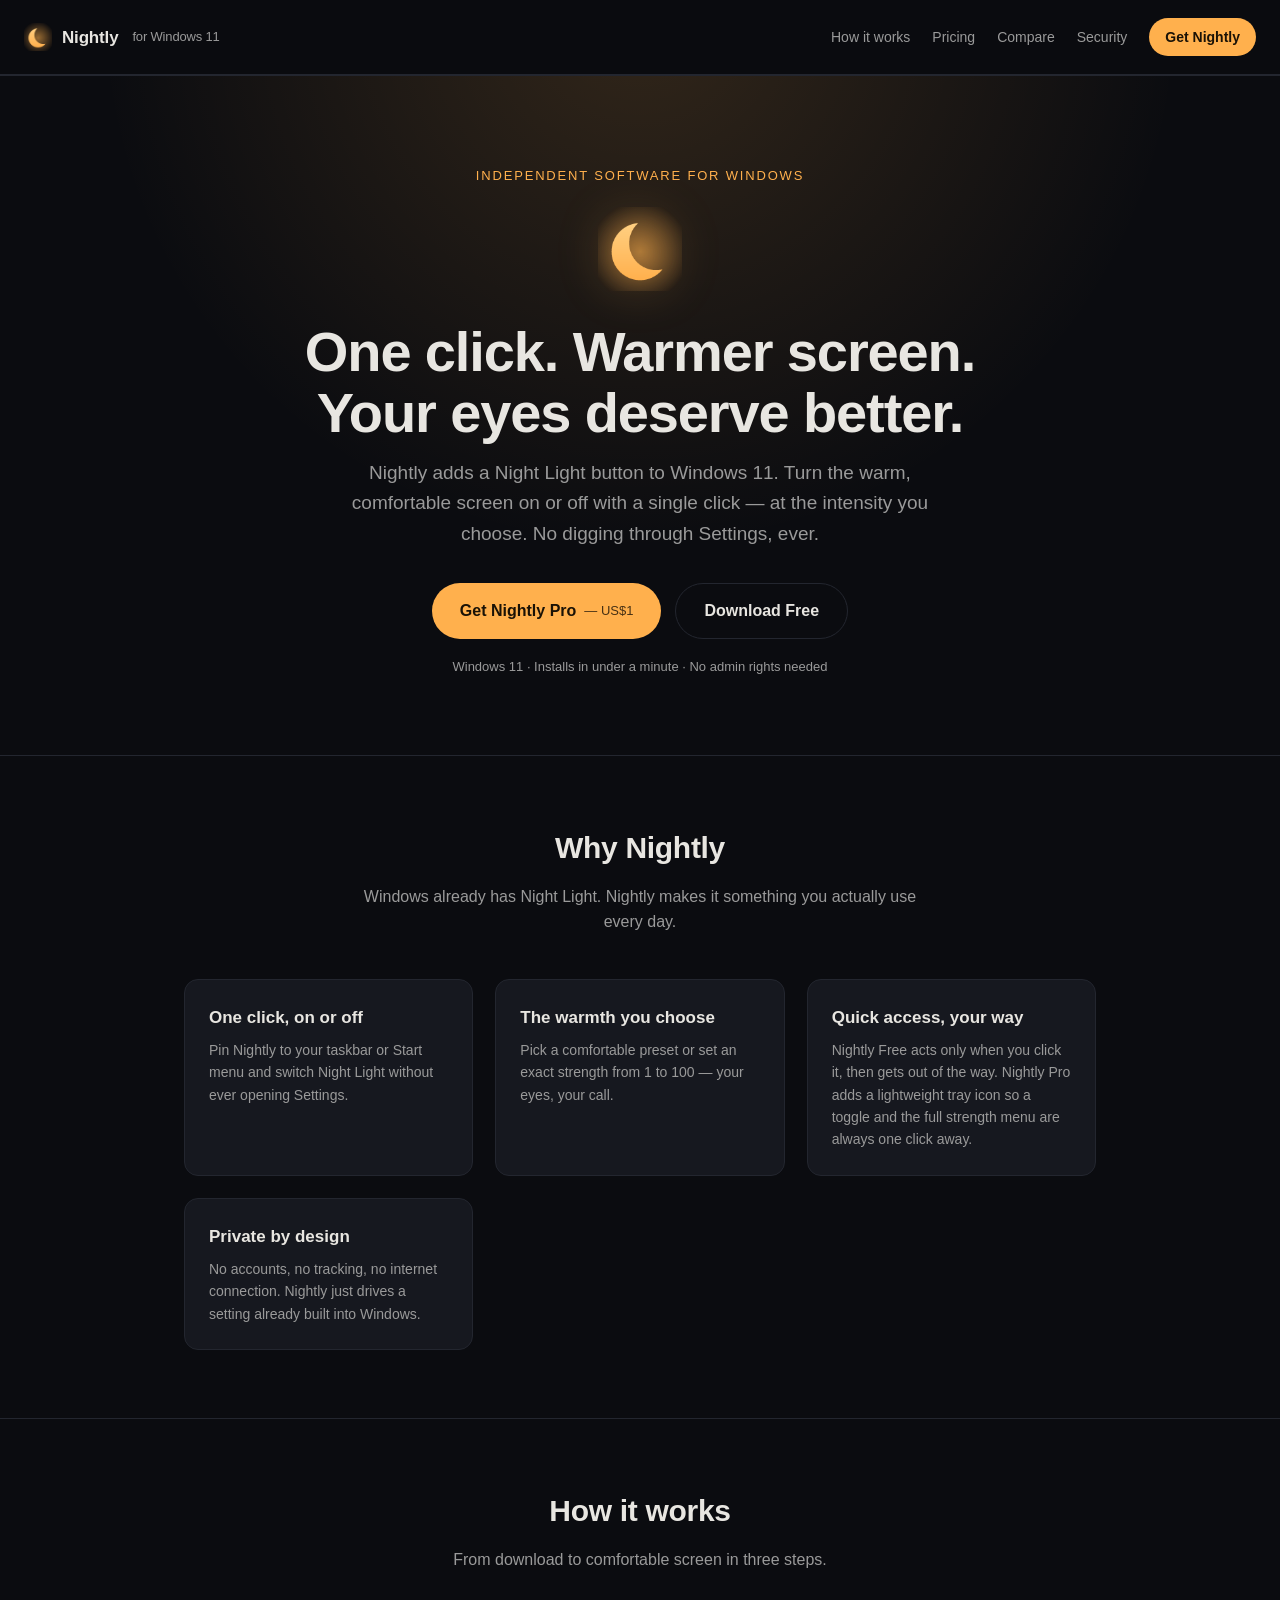
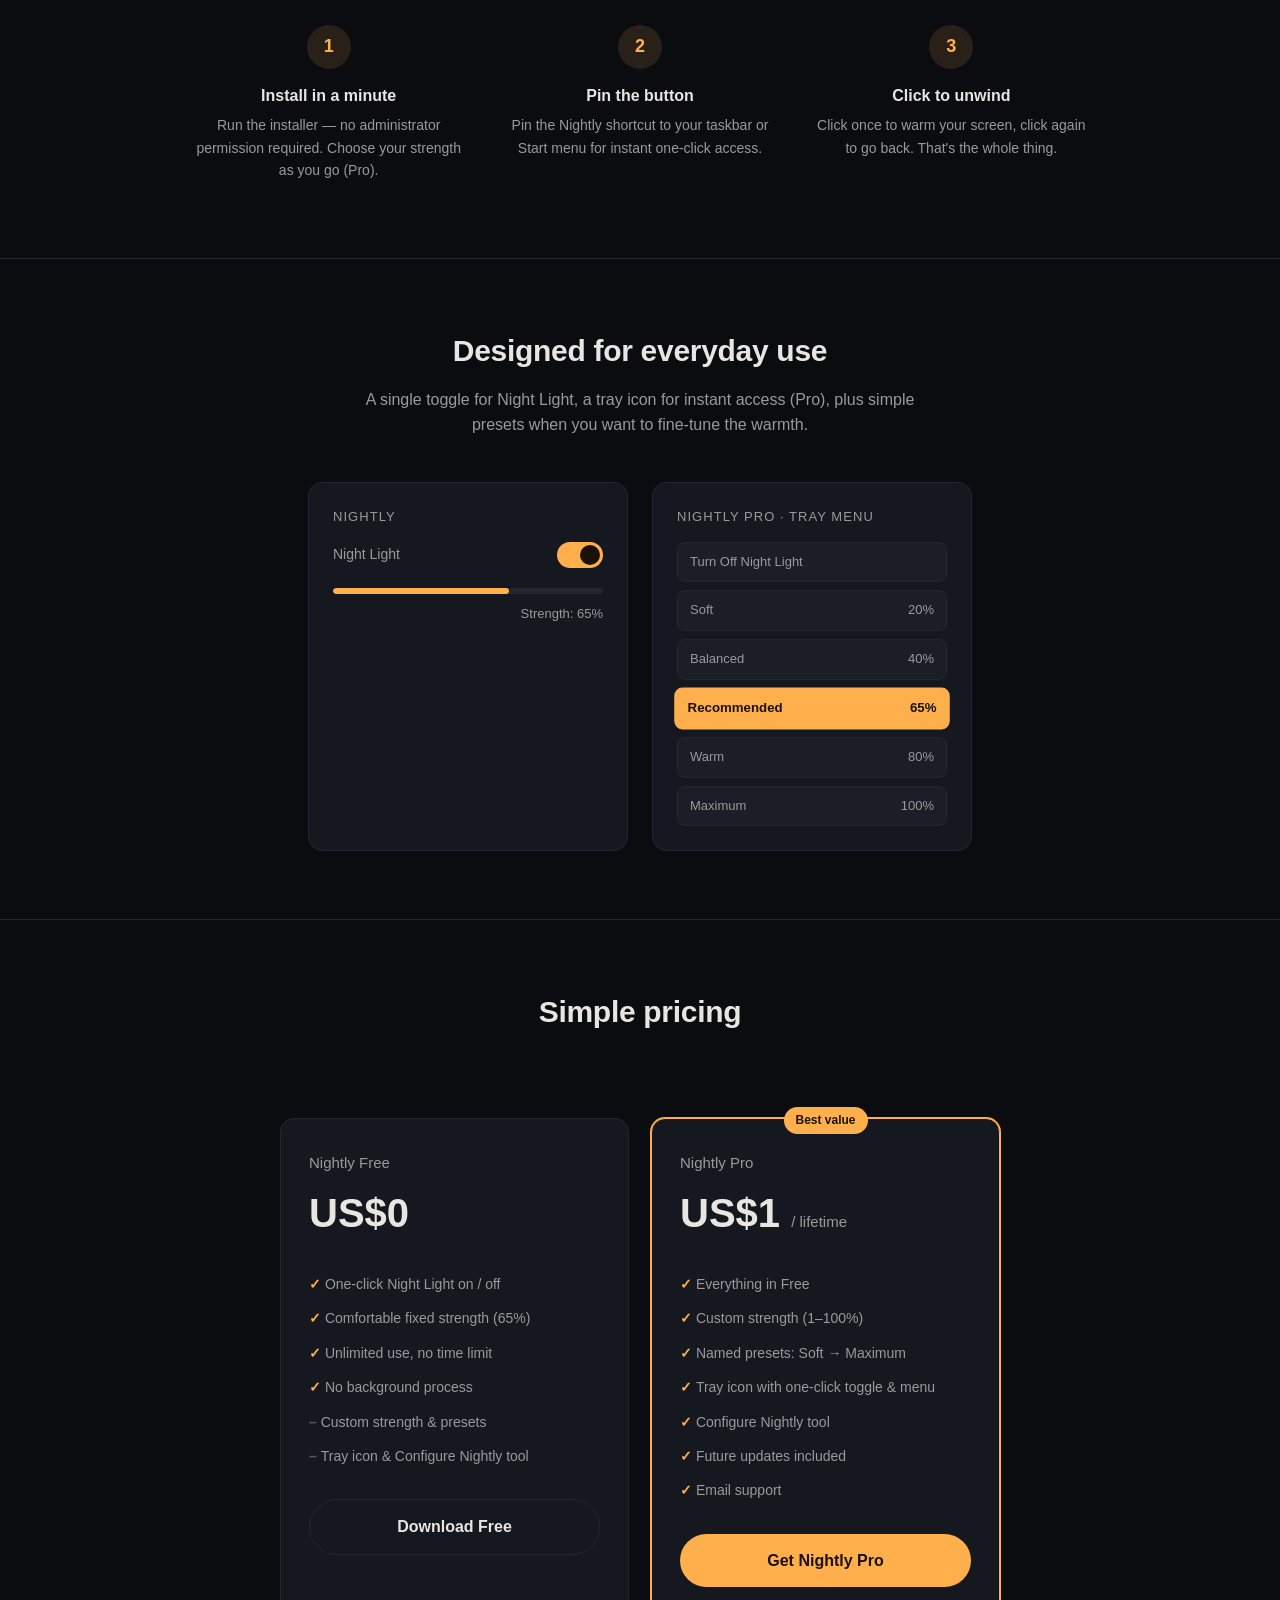
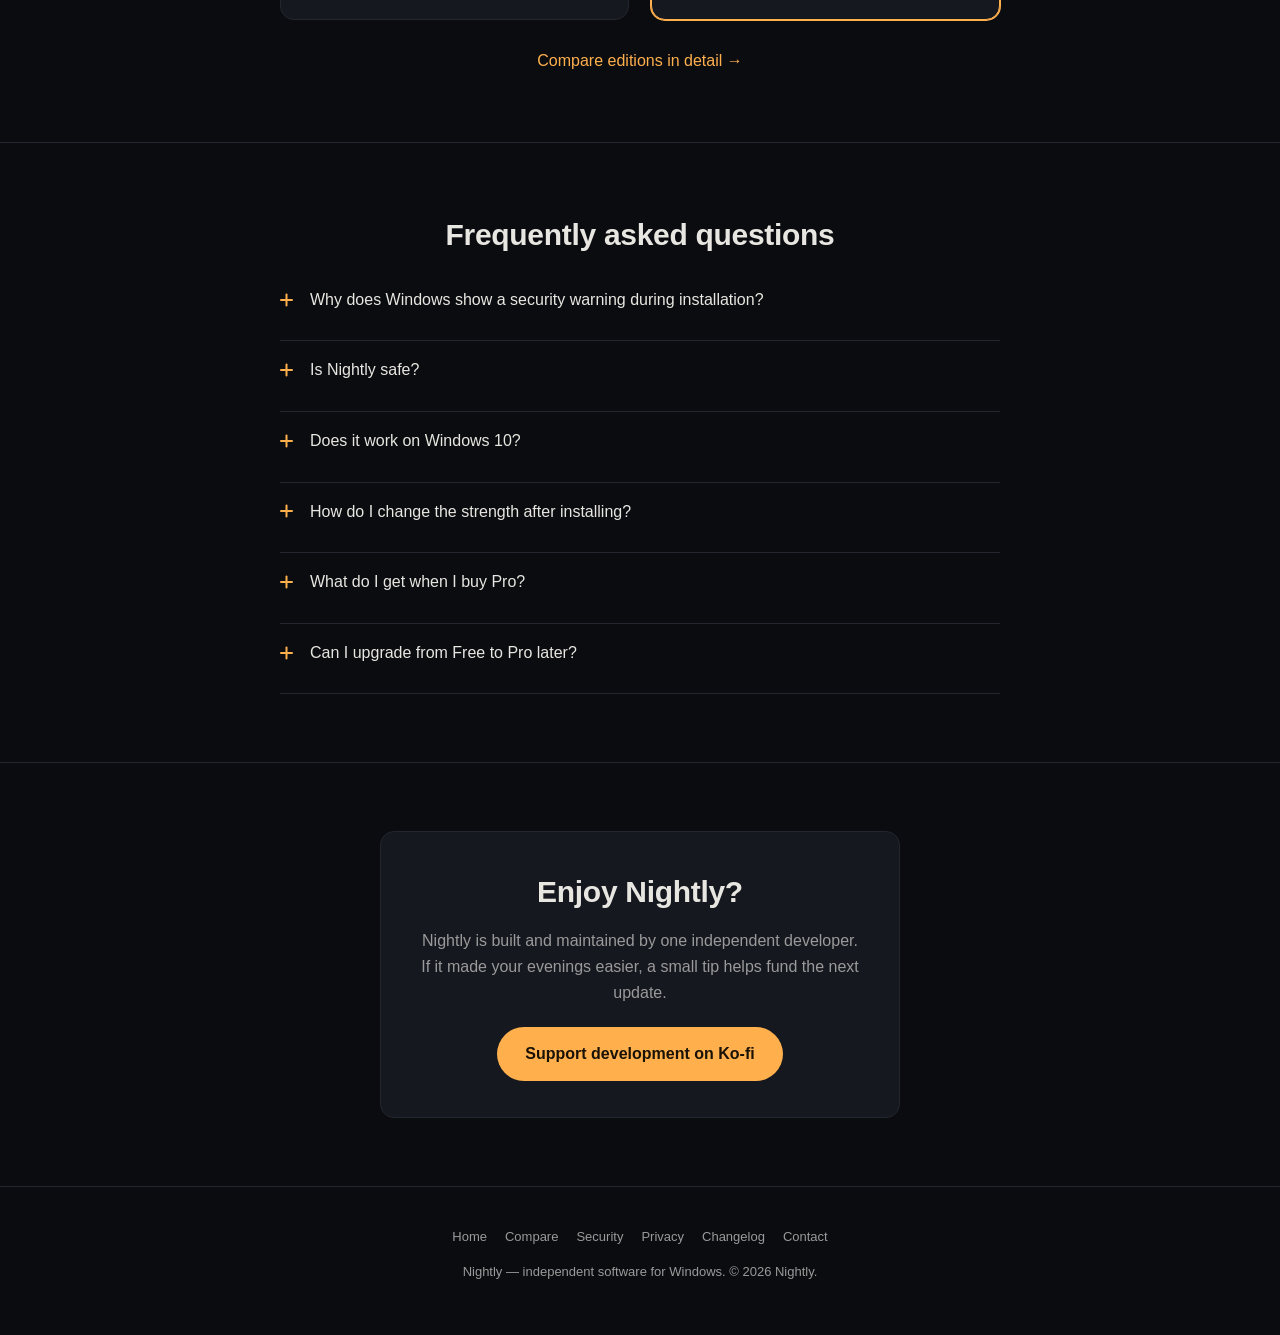
==== commit e8cec03d: "Add dependency-free animations and UI polish to the site Scroll-reveal and load-in transitions, head" ====
--- a/index.html
+++ b/index.html
@@ -3,6 +3,7 @@
 <head>
 <meta charset="UTF-8">
 <meta name="viewport" content="width=device-width, initial-scale=1.0">
+<script>document.documentElement.classList.add('js-anim');</script>
 <title>Nightly — One Click Night Light for Windows 11</title>
 <meta name="description" content="Nightly is independent software that adds a one-click Night Light button to Windows 11. Turn Night Light on and off at the warmth you choose — no digging through Settings, ever.">
 <link rel="icon" href="icon.png">
@@ -29,36 +30,36 @@
 
 <section class="hero">
   <div class="wrap">
-    <div class="eyebrow">Independent software for Windows</div>
-    <img class="icon" src="icon.png" alt="Nightly icon">
-    <h1>One click. Warmer screen.<br>Your eyes deserve better.</h1>
-    <p class="lead">Nightly adds a Night Light button to Windows 11. Turn the warm, comfortable screen on or off with a single click — at the intensity you choose. No digging through Settings, ever.</p>
-    <div class="cta-row">
+    <div class="eyebrow" data-load>Independent software for Windows</div>
+    <img class="icon" src="icon.png" alt="Nightly icon" data-load>
+    <h1 data-load>One click. Warmer screen.<br>Your eyes deserve better.</h1>
+    <p class="lead" data-load>Nightly adds a Night Light button to Windows 11. Turn the warm, comfortable screen on or off with a single click — at the intensity you choose. No digging through Settings, ever.</p>
+    <div class="cta-row" data-load>
       <a class="btn" href="https://payhip.com/b/InX7a">Get Nightly Pro <span class="price-tag">— US$1</span></a>
       <a class="btn secondary" href="https://github.com/fernandomatttar/nightly/releases/latest/download/Nightly-Free-Setup.exe">Download Free</a>
     </div>
-    <p class="under">Windows 11 · Installs in under a minute · No admin rights needed</p>
+    <p class="under" data-load>Windows 11 · Installs in under a minute · No admin rights needed</p>
   </div>
 </section>
 
 <section id="why">
   <div class="wrap">
-    <h2>Why Nightly</h2>
-    <p class="section-sub">Windows already has Night Light. Nightly makes it something you actually use every day.</p>
+    <h2 data-reveal>Why Nightly</h2>
+    <p class="section-sub" data-reveal>Windows already has Night Light. Nightly makes it something you actually use every day.</p>
     <div class="features">
-      <div class="feature">
+      <div class="feature" data-reveal>
         <h3>One click, on or off</h3>
         <p>Pin Nightly to your taskbar or Start menu and switch Night Light without ever opening Settings.</p>
       </div>
-      <div class="feature">
+      <div class="feature" data-reveal>
         <h3>The warmth you choose</h3>
         <p>Pick a comfortable preset or set an exact strength from 1 to 100 — your eyes, your call.</p>
       </div>
-      <div class="feature">
+      <div class="feature" data-reveal>
         <h3>Quick access, your way</h3>
         <p>Nightly Free acts only when you click it, then gets out of the way. Nightly Pro adds a lightweight tray icon so a toggle and the full strength menu are always one click away.</p>
       </div>
-      <div class="feature">
+      <div class="feature" data-reveal>
         <h3>Private by design</h3>
         <p>No accounts, no tracking, no internet connection. Nightly just drives a setting already built into Windows.</p>
       </div>
@@ -68,20 +69,20 @@
 
 <section id="how">
   <div class="wrap">
-    <h2>How it works</h2>
-    <p class="section-sub">From download to comfortable screen in three steps.</p>
+    <h2 data-reveal>How it works</h2>
+    <p class="section-sub" data-reveal>From download to comfortable screen in three steps.</p>
     <div class="steps">
-      <div class="step">
+      <div class="step" data-reveal>
         <div class="num">1</div>
         <h3>Install in a minute</h3>
         <p>Run the installer — no administrator permission required. Choose your strength as you go (Pro).</p>
       </div>
-      <div class="step">
+      <div class="step" data-reveal>
         <div class="num">2</div>
         <h3>Pin the button</h3>
         <p>Pin the Nightly shortcut to your taskbar or Start menu for instant one-click access.</p>
       </div>
-      <div class="step">
+      <div class="step" data-reveal>
         <div class="num">3</div>
         <h3>Click to unwind</h3>
         <p>Click once to warm your screen, click again to go back. That's the whole thing.</p>
@@ -92,10 +93,10 @@
 
 <section id="demo">
   <div class="wrap">
-    <h2>Designed for everyday use</h2>
-    <p class="section-sub">A single toggle for Night Light, a tray icon for instant access (Pro), plus simple presets when you want to fine-tune the warmth.</p>
+    <h2 data-reveal>Designed for everyday use</h2>
+    <p class="section-sub" data-reveal>A single toggle for Night Light, a tray icon for instant access (Pro), plus simple presets when you want to fine-tune the warmth.</p>
     <div class="demo">
-      <div class="mock">
+      <div class="mock" data-reveal>
         <div class="mtitle">Nightly</div>
         <div class="row">
           <span class="label">Night Light</span>
@@ -104,7 +105,7 @@
         <div class="bar-track"><div class="bar-fill" style="width:65%"></div></div>
         <div class="pct">Strength: 65%</div>
       </div>
-      <div class="mock">
+      <div class="mock" data-reveal>
         <div class="mtitle">Nightly Pro · Tray menu</div>
         <div class="presets">
           <div class="preset"><span>Turn Off Night Light</span><span></span></div>
@@ -121,10 +122,10 @@
 
 <section id="pricing">
   <div class="wrap">
-    <h2>Simple pricing</h2>
-    <p class="section-sub">Start free. Unlock full control for the price of a coffee — once, forever.</p>
+    <h2 data-reveal>Simple pricing</h2>
+    <p class="section-sub" data-reveal>Start free. Unlock full control for the price of a coffee — once, forever.</p>
     <div class="pricing">
-      <div class="plan">
+      <div class="plan" data-reveal>
         <div class="name">Nightly Free</div>
         <div class="price">US$0</div>
         <ul>
@@ -137,7 +138,7 @@
         </ul>
         <a class="btn secondary" href="https://github.com/fernandomatttar/nightly/releases/latest/download/Nightly-Free-Setup.exe">Download Free</a>
       </div>
-      <div class="plan featured">
+      <div class="plan featured" data-reveal>
         <div class="badge">Best value</div>
         <div class="name">Nightly Pro</div>
         <div class="price">US$1 <small>/ lifetime</small></div>
@@ -159,8 +160,8 @@
 
 <section id="faq">
   <div class="wrap">
-    <h2>Frequently asked questions</h2>
-    <div class="faq">
+    <h2 data-reveal>Frequently asked questions</h2>
+    <div class="faq" data-reveal>
       <details>
         <summary>Why does Windows show a security warning during installation?</summary>
         <p>That blue "Windows protected your PC" screen is Windows SmartScreen. It appears for new independent software that hasn't built up a download reputation yet — it is not a virus warning. Click "More info", then "Run anyway" to continue. See our <a href="security.html">Security page</a> for the full explanation.</p>
@@ -191,7 +192,7 @@
 
 <section id="donate" class="donate">
   <div class="wrap">
-    <div class="card">
+    <div class="card" data-reveal>
       <h2>Enjoy Nightly?</h2>
       <p>Nightly is built and maintained by one independent developer. If it made your evenings easier, a small tip helps fund the next update.</p>
       <a class="btn" href="https://ko-fi.com/nightly_">Support development on Ko-fi</a>
@@ -213,5 +214,6 @@
   </div>
 </footer>
 
+<script src="script.js" defer></script>
 </body>
 </html>
--- a/style.css
+++ b/style.css
@@ -36,15 +36,27 @@
   padding: 18px 24px; border-bottom: 1px solid var(--border);
   position: sticky; top: 0; background: rgba(11,12,16,0.85);
   backdrop-filter: blur(8px); z-index: 10;
+  transition: box-shadow 0.3s ease, background 0.3s ease;
+}
+header.site.scrolled { box-shadow: 0 8px 24px rgba(0,0,0,0.35); background: rgba(11,12,16,0.96); }
+header.site .scroll-progress {
+  position: absolute; left: 0; bottom: -1px; height: 2px; width: 0%;
+  background: linear-gradient(90deg, var(--accent), var(--accent-2));
+  transition: width 0.1s linear;
 }
 .brand { display: flex; align-items: center; gap: 10px; font-weight: 700; font-size: 17px; letter-spacing: -0.01em; }
 .brand img { width: 28px; height: 28px; }
 .brand .tag { color: var(--text-dim); font-weight: 400; font-size: 13px; margin-left: 4px; }
 nav.site { display: flex; align-items: center; gap: 22px; }
-nav.site a { color: var(--text-dim); font-size: 14px; }
+nav.site a { color: var(--text-dim); font-size: 14px; position: relative; }
 nav.site a:hover { color: var(--text); text-decoration: none; }
-nav.site a.cta { color: var(--accent-ink); background: var(--accent); padding: 8px 16px; border-radius: 999px; font-weight: 600; }
-nav.site a.cta:hover { background: var(--accent-2); }
+nav.site a:not(.cta)::after {
+  content: ""; position: absolute; left: 0; bottom: -5px; width: 0; height: 1px;
+  background: var(--accent); transition: width 0.25s ease;
+}
+nav.site a:not(.cta):hover::after { width: 100%; }
+nav.site a.cta { color: var(--accent-ink); background: var(--accent); padding: 8px 16px; border-radius: 999px; font-weight: 600; transition: background 0.2s ease, transform 0.2s ease; }
+nav.site a.cta:hover { background: var(--accent-2); transform: translateY(-1px); }
 
 /* Hero */
 .hero {
@@ -52,23 +64,70 @@
   background: radial-gradient(circle at 50% -10%, rgba(255,176,77,0.16), transparent 55%);
 }
 .hero .eyebrow { color: var(--accent); font-size: 13px; letter-spacing: 0.14em; text-transform: uppercase; margin-bottom: 20px; }
-.hero img.icon { width: 84px; height: 84px; margin-bottom: 22px; filter: drop-shadow(0 0 24px rgba(255,176,77,0.35)); }
+.hero img.icon {
+  width: 84px; height: 84px; margin-bottom: 22px;
+  filter: drop-shadow(0 0 24px rgba(255,176,77,0.35));
+  animation: float 4.2s ease-in-out infinite;
+}
 .hero h1 { font-size: clamp(34px, 5.2vw, 56px); margin: 0 0 14px; letter-spacing: -0.02em; line-height: 1.1; }
 .hero .lead { color: var(--text-dim); font-size: 19px; max-width: 600px; margin: 0 auto 34px; }
 .hero .cta-row { display: flex; gap: 14px; justify-content: center; flex-wrap: wrap; }
 .hero .under { margin-top: 18px; color: var(--text-dim); font-size: 13px; }
+
+@keyframes float {
+  0%, 100% { transform: translateY(0); }
+  50% { transform: translateY(-10px); }
+}
+@keyframes pulseGlow {
+  0%, 100% { box-shadow: 0 0 0 1px var(--accent), 0 0 18px rgba(255,176,77,0.15); }
+  50% { box-shadow: 0 0 0 1px var(--accent), 0 0 34px rgba(255,176,77,0.35); }
+}
+@keyframes rippleAnim {
+  to { transform: scale(1); opacity: 0; }
+}
+
+/* Scroll reveal + hero/page-head load-in (JS-gated; safe no-JS fallback: fully visible) */
+.js-anim [data-reveal] {
+  opacity: 0; transform: translateY(26px);
+  transition: opacity 0.6s ease, transform 0.6s ease;
+}
+.js-anim [data-reveal].is-visible { opacity: 1; transform: none; }
+
+.js-anim [data-load] {
+  opacity: 0; transform: translateY(14px);
+  transition: opacity 0.55s ease, transform 0.55s ease;
+}
+.js-anim [data-load].is-visible { opacity: 1; transform: none; }
+
+/* Staggered reveal within grids */
+.features [data-reveal]:nth-child(2), .steps [data-reveal]:nth-child(2),
+.trust [data-reveal]:nth-child(2), .pricing [data-reveal]:nth-child(2),
+.demo [data-reveal]:nth-child(2) { transition-delay: 0.09s; }
+.features [data-reveal]:nth-child(3), .steps [data-reveal]:nth-child(3),
+.trust [data-reveal]:nth-child(3) { transition-delay: 0.18s; }
+.features [data-reveal]:nth-child(4), .trust [data-reveal]:nth-child(4) { transition-delay: 0.27s; }
 
 /* Buttons */
 .btn {
   display: inline-flex; align-items: center; gap: 8px;
   background: var(--accent); color: var(--accent-ink); font-weight: 600;
   padding: 14px 28px; border-radius: 999px; font-size: 16px; border: none; cursor: pointer;
-}
-.btn:hover { background: var(--accent-2); text-decoration: none; }
+  position: relative; overflow: hidden;
+  transition: background 0.2s ease, transform 0.2s ease, box-shadow 0.2s ease;
+}
+.btn:hover { background: var(--accent-2); text-decoration: none; transform: translateY(-2px); box-shadow: 0 10px 26px rgba(255,176,77,0.28); }
+.btn:active { transform: translateY(0) scale(0.97); }
 .btn.secondary { background: transparent; color: var(--text); border: 1px solid var(--border); }
-.btn.secondary:hover { border-color: var(--accent); background: transparent; }
+.btn.secondary:hover { border-color: var(--accent); background: rgba(255,176,77,0.06); box-shadow: 0 10px 26px rgba(255,176,77,0.1); }
 .btn.small { padding: 10px 20px; font-size: 14px; }
 .price-tag { font-size: 13px; opacity: 0.8; font-weight: 500; }
+
+.btn .ripple {
+  position: absolute; border-radius: 50%; background: rgba(255,255,255,0.4);
+  transform: scale(0); opacity: 1; pointer-events: none;
+  animation: rippleAnim 0.6s ease-out forwards;
+}
+.btn.secondary .ripple { background: rgba(255,176,77,0.35); }
 
 /* Sections */
 section { padding: 68px 24px; border-top: 1px solid var(--border); }
@@ -77,38 +136,64 @@
 
 /* Feature grid */
 .features { display: grid; grid-template-columns: repeat(auto-fit, minmax(230px, 1fr)); gap: 22px; }
-.feature { background: var(--card); border: 1px solid var(--border); border-radius: var(--radius); padding: 24px; }
+.feature {
+  background: var(--card); border: 1px solid var(--border); border-radius: var(--radius); padding: 24px;
+  transition: transform 0.25s ease, border-color 0.25s ease, box-shadow 0.25s ease;
+}
+.feature:hover { transform: translateY(-4px); border-color: rgba(255,176,77,0.4); box-shadow: 0 14px 30px rgba(0,0,0,0.28); }
 .feature h3 { margin: 0 0 8px; font-size: 17px; }
 .feature p { margin: 0; color: var(--text-dim); font-size: 14px; }
 
 /* Steps */
 .steps { display: grid; grid-template-columns: repeat(auto-fit, minmax(220px, 1fr)); gap: 22px; }
-.step { text-align: center; padding: 8px; }
-.step .num { width: 44px; height: 44px; border-radius: 50%; background: rgba(255,176,77,0.12); color: var(--accent); font-weight: 700; display: flex; align-items: center; justify-content: center; margin: 0 auto 14px; font-size: 18px; }
+.step { text-align: center; padding: 8px; transition: transform 0.25s ease; }
+.step:hover { transform: translateY(-4px); }
+.step .num {
+  width: 44px; height: 44px; border-radius: 50%; background: rgba(255,176,77,0.12); color: var(--accent);
+  font-weight: 700; display: flex; align-items: center; justify-content: center; margin: 0 auto 14px; font-size: 18px;
+  transition: background 0.25s ease, transform 0.25s ease;
+}
+.step:hover .num { background: var(--accent); color: var(--accent-ink); transform: scale(1.08); }
 .step h3 { margin: 0 0 6px; font-size: 16px; }
 .step p { margin: 0; color: var(--text-dim); font-size: 14px; }
 
 /* Mockups (CSS/SVG demo) */
 .demo { display: flex; gap: 24px; justify-content: center; flex-wrap: wrap; margin-top: 8px; }
-.mock { width: 320px; background: var(--card); border: 1px solid var(--border); border-radius: var(--radius); padding: 24px; text-align: left; }
+.mock {
+  width: 320px; background: var(--card); border: 1px solid var(--border); border-radius: var(--radius); padding: 24px; text-align: left;
+  transition: transform 0.25s ease, border-color 0.25s ease, box-shadow 0.25s ease;
+}
+.mock:hover { transform: translateY(-4px); border-color: rgba(255,176,77,0.35); box-shadow: 0 14px 30px rgba(0,0,0,0.28); }
 .mock .row { display: flex; align-items: center; justify-content: space-between; }
 .mock .label { font-size: 14px; color: var(--text-dim); }
-.mock .switch { width: 46px; height: 26px; border-radius: 999px; background: var(--accent); position: relative; flex-shrink: 0; }
+.mock .switch { width: 46px; height: 26px; border-radius: 999px; background: var(--accent); position: relative; flex-shrink: 0; transition: background 0.4s ease; }
 .mock .switch.off { background: var(--border); }
-.mock .switch::after { content: ""; position: absolute; top: 3px; right: 3px; width: 20px; height: 20px; border-radius: 50%; background: var(--accent-ink); }
+.mock .switch::after {
+  content: ""; position: absolute; top: 3px; right: 3px; width: 20px; height: 20px; border-radius: 50%; background: var(--accent-ink);
+  transition: right 0.4s ease, left 0.4s ease, background 0.4s ease;
+}
 .mock .switch.off::after { right: auto; left: 3px; background: #6a6a6a; }
-.mock .bar-track { margin-top: 20px; height: 6px; border-radius: 999px; background: var(--border); position: relative; }
-.mock .bar-fill { position: absolute; left: 0; top: 0; bottom: 0; border-radius: 999px; background: var(--accent); }
+.mock .bar-track { margin-top: 20px; height: 6px; border-radius: 999px; background: var(--border); position: relative; overflow: hidden; }
+.mock .bar-fill { position: absolute; left: 0; top: 0; bottom: 0; border-radius: 999px; background: var(--accent); transition: width 0.6s ease; }
 .mock .pct { margin-top: 10px; font-size: 13px; color: var(--text-dim); text-align: right; }
 .mock .presets { display: flex; flex-direction: column; gap: 8px; margin-top: 6px; }
-.mock .preset { display: flex; justify-content: space-between; padding: 9px 12px; border-radius: 8px; background: var(--card-2); border: 1px solid var(--border); font-size: 13px; color: var(--text-dim); }
-.mock .preset.active { background: var(--accent); color: var(--accent-ink); border-color: var(--accent); font-weight: 600; }
+.mock .preset {
+  display: flex; justify-content: space-between; padding: 9px 12px; border-radius: 8px;
+  background: var(--card-2); border: 1px solid var(--border); font-size: 13px; color: var(--text-dim);
+  transition: background 0.35s ease, color 0.35s ease, border-color 0.35s ease, transform 0.35s ease;
+}
+.mock .preset.active { background: var(--accent); color: var(--accent-ink); border-color: var(--accent); font-weight: 600; transform: scale(1.02); }
 .mock .mtitle { font-size: 13px; color: var(--text-dim); margin-bottom: 14px; text-transform: uppercase; letter-spacing: 0.08em; }
 
 /* Pricing */
 .pricing { display: grid; grid-template-columns: repeat(auto-fit, minmax(260px, 1fr)); gap: 22px; max-width: 720px; margin: 0 auto; }
-.plan { background: var(--card); border: 1px solid var(--border); border-radius: var(--radius); padding: 32px 28px; position: relative; }
-.plan.featured { border-color: var(--accent); box-shadow: 0 0 0 1px var(--accent); }
+.plan {
+  background: var(--card); border: 1px solid var(--border); border-radius: var(--radius); padding: 32px 28px; position: relative;
+  transition: transform 0.25s ease, border-color 0.25s ease, box-shadow 0.25s ease;
+}
+.plan:hover { transform: translateY(-4px); }
+.plan:not(.featured):hover { border-color: rgba(255,176,77,0.4); box-shadow: 0 14px 30px rgba(0,0,0,0.28); }
+.plan.featured { border-color: var(--accent); box-shadow: 0 0 0 1px var(--accent); animation: pulseGlow 3.4s ease-in-out infinite; }
 .plan .badge { position: absolute; top: -12px; left: 50%; transform: translateX(-50%); background: var(--accent); color: var(--accent-ink); font-size: 12px; font-weight: 700; padding: 4px 12px; border-radius: 999px; }
 .plan .name { font-size: 15px; color: var(--text-dim); }
 .plan .price { font-size: 40px; font-weight: 700; margin: 6px 0 2px; }
@@ -134,7 +219,11 @@
 
 /* Security page */
 .trust { display: grid; grid-template-columns: repeat(auto-fit, minmax(240px, 1fr)); gap: 22px; }
-.trust .item { background: var(--card); border: 1px solid var(--border); border-radius: var(--radius); padding: 22px; }
+.trust .item {
+  background: var(--card); border: 1px solid var(--border); border-radius: var(--radius); padding: 22px;
+  transition: transform 0.25s ease, border-color 0.25s ease, box-shadow 0.25s ease;
+}
+.trust .item:hover { transform: translateY(-4px); border-color: rgba(255,176,77,0.4); box-shadow: 0 14px 30px rgba(0,0,0,0.28); }
 .trust .item h3 { margin: 0 0 8px; font-size: 16px; }
 .trust .item p { margin: 0; color: var(--text-dim); font-size: 14px; }
 .checklist { max-width: 640px; margin: 0 auto; list-style: none; padding: 0; }
@@ -145,11 +234,33 @@
 /* FAQ */
 .faq { max-width: 720px; margin: 0 auto; }
 .faq details { border-bottom: 1px solid var(--border); padding: 16px 0; }
-.faq summary { cursor: pointer; font-weight: 500; list-style: none; }
+.faq summary {
+  cursor: pointer; font-weight: 500; list-style: none;
+  position: relative; padding-left: 30px;
+  transition: color 0.2s ease;
+}
 .faq summary::marker { display: none; }
-.faq summary::before { content: "+"; color: var(--accent); margin-right: 12px; font-weight: 700; }
-.faq details[open] summary::before { content: "\2013"; }
-.faq p { color: var(--text-dim); margin: 12px 0 0 24px; font-size: 15px; }
+.faq summary::-webkit-details-marker { display: none; }
+.faq summary:hover { color: var(--accent-2); }
+.faq summary::before, .faq summary::after {
+  content: ""; position: absolute; left: 0; top: 50%;
+  width: 13px; height: 2px; border-radius: 2px;
+  background: var(--accent); transform-origin: center;
+  transition: transform 0.3s ease;
+}
+.faq summary::before { transform: translateY(-50%); }
+.faq summary::after { transform: translateY(-50%) rotate(90deg); }
+.faq details[open] summary::after { transform: translateY(-50%) rotate(0deg); }
+/* Once JS runs, every <details> is forced open permanently (see script.js) so
+   visibility is driven by .is-open instead — the [open] attribute selector
+   above would otherwise show every icon as "−" regardless of real state. */
+.js-anim .faq details[open] summary::after { transform: translateY(-50%) rotate(90deg); }
+.js-anim .faq details.is-open summary::after { transform: translateY(-50%) rotate(0deg); }
+.faq p {
+  color: var(--text-dim); margin: 12px 0 0 24px; font-size: 15px;
+  max-height: 0; opacity: 0; overflow: hidden;
+  transition: max-height 0.35s ease, opacity 0.3s ease;
+}
 
 /* Donate */
 .donate { text-align: center; }
@@ -181,5 +292,26 @@
 /* Footer */
 footer.site { padding: 40px 24px; text-align: center; color: var(--text-dim); font-size: 13px; border-top: 1px solid var(--border); }
 footer.site .links { display: flex; gap: 18px; justify-content: center; flex-wrap: wrap; margin-bottom: 14px; }
-footer.site a { color: var(--text-dim); }
+footer.site a { color: var(--text-dim); transition: color 0.2s ease; }
 footer.site a:hover { color: var(--text); }
+
+/* Back-to-top */
+.to-top {
+  position: fixed; right: 22px; bottom: 22px; width: 44px; height: 44px; border-radius: 50%;
+  background: var(--accent); color: var(--accent-ink); border: none; cursor: pointer;
+  font-size: 18px; line-height: 1; display: flex; align-items: center; justify-content: center;
+  opacity: 0; transform: translateY(12px); pointer-events: none;
+  transition: opacity 0.25s ease, transform 0.25s ease, background 0.2s ease;
+  box-shadow: 0 10px 24px rgba(0,0,0,0.35); z-index: 20;
+}
+.to-top.show { opacity: 1; transform: translateY(0); pointer-events: auto; }
+.to-top:hover { background: var(--accent-2); }
+
+/* Respect reduced-motion preference: keep the reveal/fade but drop
+   decorative continuous motion and shorten transitions. */
+@media (prefers-reduced-motion: reduce) {
+  html { scroll-behavior: auto; }
+  .hero img.icon,
+  .plan.featured { animation: none; }
+  * { scroll-behavior: auto; }
+}
